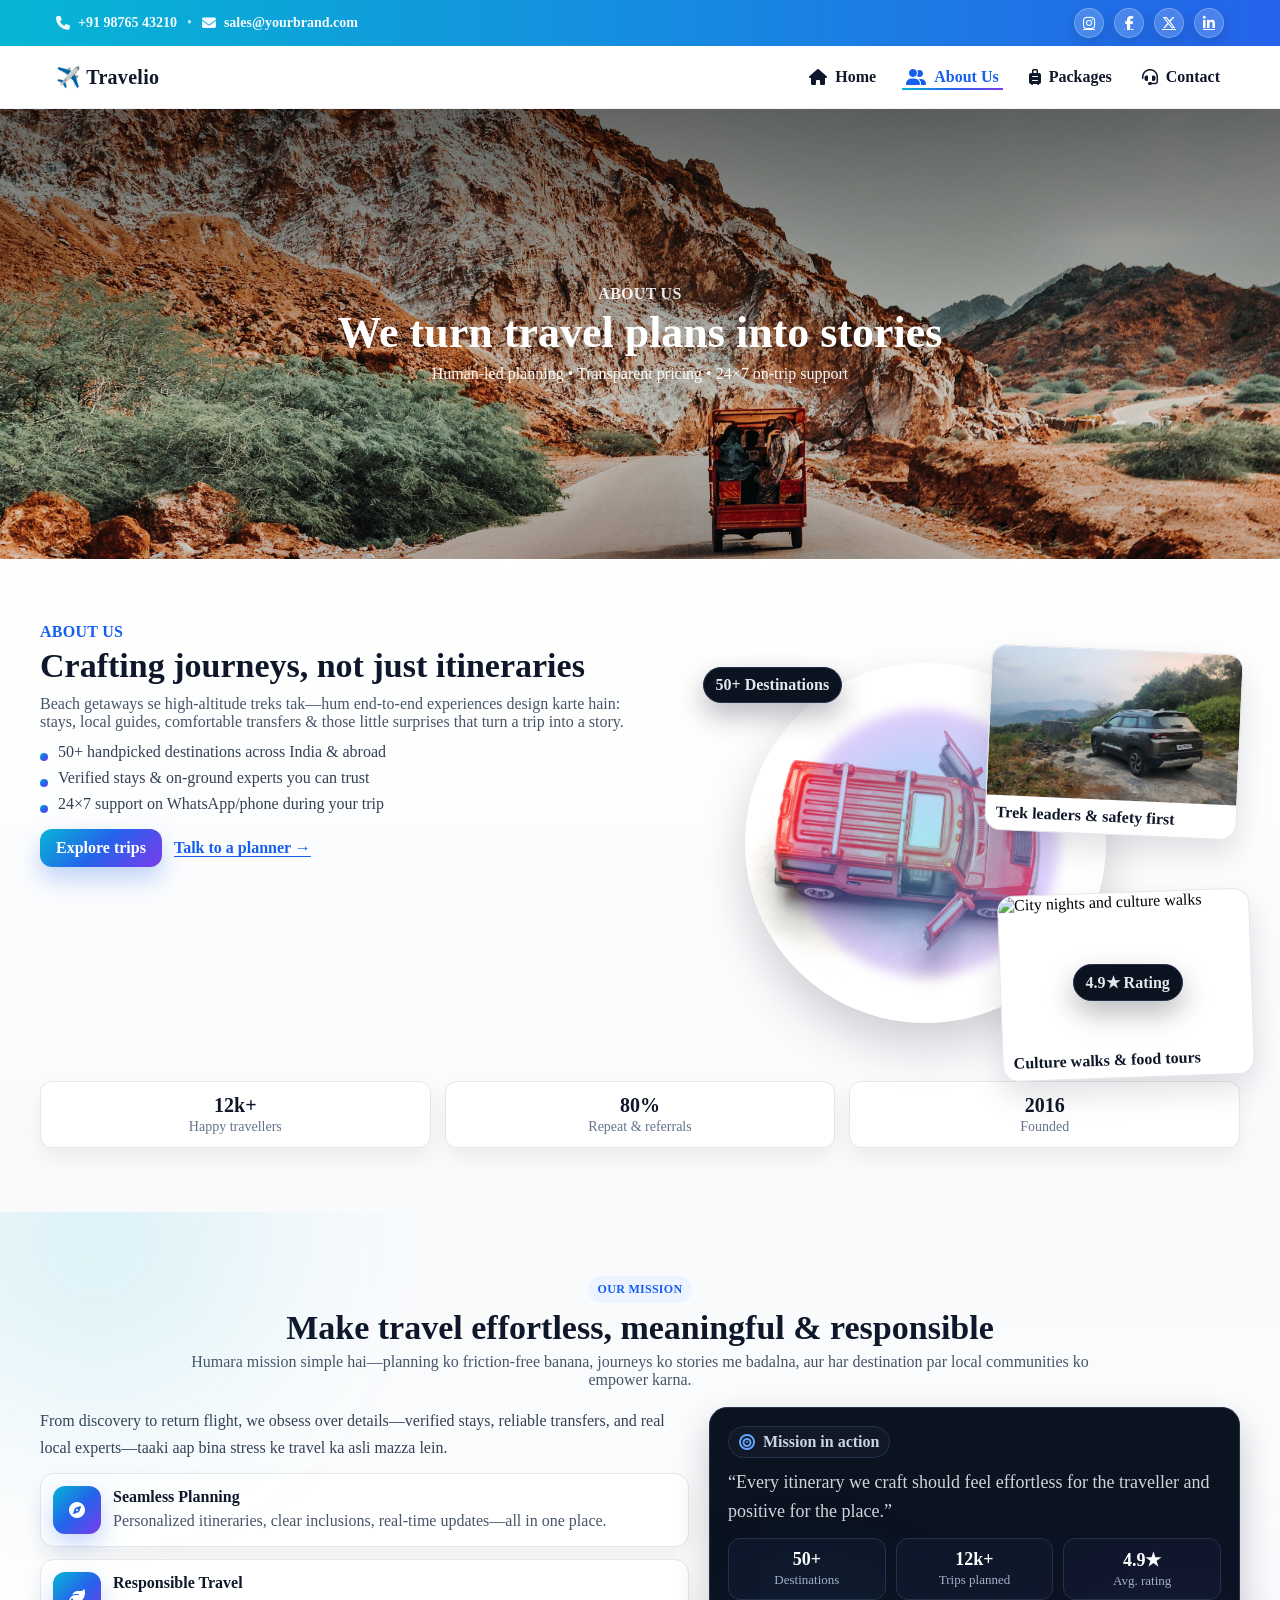
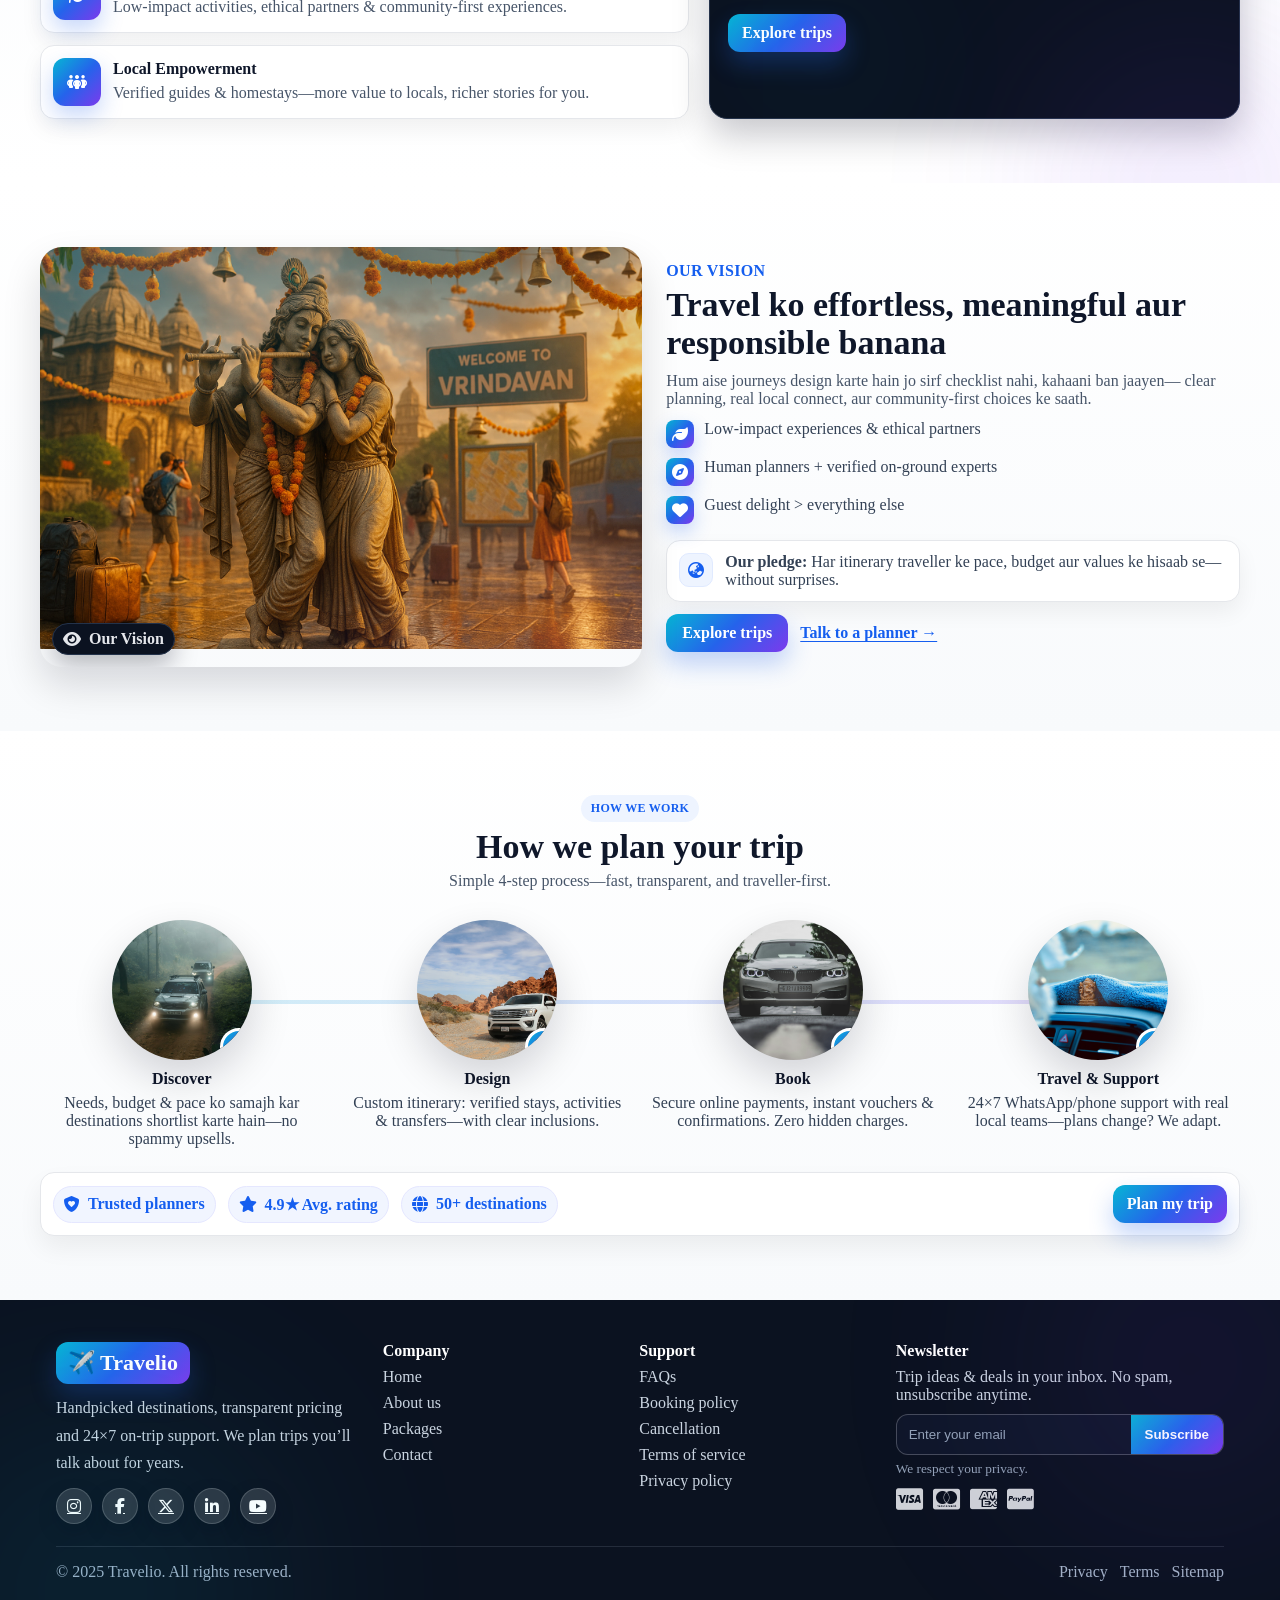
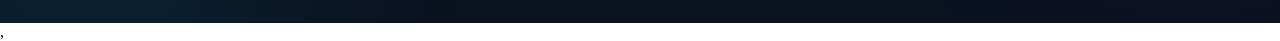
==== about-us.html @ bde2a670 "Add HTML file" ====
<!DOCTYPE html>
<html lang="en">
<head>
    <meta charset="UTF-8">
    <meta name="viewport" content="width=device-width, initial-scale=1.0">
    <title>About-Us</title>
        <link rel="stylesheet" href="https://cdnjs.cloudflare.com/ajax/libs/font-awesome/6.5.0/css/all.min.css">

    <link rel="stylesheet" href="style.css">
</head>
<body>
         <!-- Announcement Bar -->
<div class="travel-annbar1" role="region" aria-label="Contact & Social">
  <div class="travel-annbar1__inner">
    <div class="travel-annbar1__left">
      <a class="travel-annbar1__item" href="tel:+919876543210">
        <i class="fa-solid fa-phone"></i> +91 98765 43210
      </a>
      <span class="travel-annbar1__sep">•</span>
      <a class="travel-annbar1__item" href="mailto:sales@yourbrand.com">
        <i class="fa-solid fa-envelope"></i> sales@yourbrand.com
      </a>
    </div>

    <div class="travel-annbar1__right" aria-label="Social links">
      <a class="travel-annbar1__social" href="#" aria-label="Instagram"><i class="fa-brands fa-instagram"></i></a>
      <a class="travel-annbar1__social" href="#" aria-label="Facebook"><i class="fa-brands fa-facebook-f"></i></a>
      <a class="travel-annbar1__social" href="#" aria-label="X (Twitter)"><i class="fa-brands fa-x-twitter"></i></a>
      <a class="travel-annbar1__social" href="#" aria-label="LinkedIn"><i class="fa-brands fa-linkedin-in"></i></a>
    </div>
  </div>
</div>

<!-- Header -->
    <header class="travel-header1" aria-label="Site Header">
  <div class="travel-header1__inner">
    <a href="/" class="travel-header1__logo" aria-label="Brand Home">
      ✈️ Travelio
    </a>

    <!-- Hamburger (mobile) -->
    <button class="travel-header1__hamburger" id="th1-hamburger"
            aria-label="Open menu" aria-controls="th1-nav" aria-expanded="false">
      <span class="travel-header1__hamburger-line"></span>
    </button>

    <!-- Nav (desktop + mobile off-canvas) -->
<nav class="travel-header1__nav" id="th1-nav" aria-label="Primary">
  <ul class="travel-header1__menu">
    <!-- Add aria-current="page" OR class="is-active" on current page -->
    <li>
      <a href="index.html" >
        <i class="fa-solid fa-house" aria-hidden="true"></i><span>Home</span>
      </a>
    </li>
    <li>
      <a href="about-us.html" class="is-active" aria-current="page">
        <i class="fa-solid fa-user-group" aria-hidden="true"></i><span>About&nbsp;Us</span>
      </a>
    </li>
    <li>
      <a href="packages.html">
        <i class="fa-solid fa-suitcase-rolling" aria-hidden="true"></i><span>Packages</span>
      </a>
    </li>
    <li>
      <a href="contact-us.html">
        <i class="fa-solid fa-headset" aria-hidden="true"></i><span>Contact</span>
      </a>
    </li>
  </ul>
</nav>

  </div>

  <!-- Screen overlay for mobile menu -->
  <div class="travel-header1__overlay" id="th1-overlay" hidden></div>
</header>

<!-- banner section -->
 <section class="aboutus-banner" style="--bg:url('/image/kimia-kazemi-_PrTGGGaw5Q-unsplash.jpg')" aria-label="About banner" loading="lazy" decoding="async">
  <div class="aboutus-banner__overlay"></div>
  <div class="aboutus-banner__inner">
    <p class="aboutus-banner__eyebrow">About us</p>
    <h1 class="aboutus-banner__title">We turn travel plans into stories</h1>
    <p class="aboutus-banner__sub">Human-led planning • Transparent pricing • 24×7 on-trip support</p>
  </div>
</section>

<!-- section 1 -->
 <section class="aboutus-section1 aboutus-section1--v2" aria-labelledby="aus1v2-title">
  <div class="aus1v2__container">
    <div class="aus1v2__grid">
      <!-- LEFT: Content -->
      <div class="aus1v2__content">
        <p class="aus1v2__eyebrow">About us</p>
        <h2 id="aus1v2-title" class="aus1v2__title">Crafting journeys, not just itineraries</h2>
        <p class="aus1v2__lead">
          Beach getaways se high-altitude treks tak—hum end-to-end experiences design karte hain:
          stays, local guides, comfortable transfers & those little surprises that turn a trip into a story.
        </p>

        <ul class="aus1v2__list">
          <li>50+ handpicked destinations across India & abroad</li>
          <li>Verified stays & on-ground experts you can trust</li>
          <li>24×7 support on WhatsApp/phone during your trip</li>
        </ul>

        <div class="aus1v2__ctas">
          <a href="packages.html" class="aus1v2__btn">Explore trips</a>
          <a href="contact-us.html" class="aus1v2__link">Talk to a planner →</a>
        </div>
      </div>

      <!-- RIGHT: Visual collage -->
      <div class="aus1v2__visual">
        <!-- Main circular image -->
        <figure class="aus1v2__circle">
          <img src="/image/uday-tadphale-PzjArUGEKDA-unsplash.jpg" alt="Long-tail boat in a turquoise lagoon" loading="lazy" decoding="async">
        </figure>

        <!-- Floating mini photo cards -->
        <figure class="aus1v2__mini aus1v2__mini--top">
          <img src="/image/zoshua-colah-OGY8Va7AhXg-unsplash.jpg" alt="Guided mountain hike" loading="lazy" decoding="async">
          <figcaption>Trek leaders & safety first</figcaption>
        </figure>

        <figure class="aus1v2__mini aus1v2__mini--bottom">
          <img src="/image/caleb-whiting-bau67pJBPcA-unsplash.jpg" alt="City nights and culture walks" loading="lazy" decoding="async">
          <figcaption>Culture walks & food tours</figcaption>
        </figure>

        <!-- Floating stats -->
        <div class="aus1v2__badge aus1v2__badge--dest">50+ Destinations</div>
        <div class="aus1v2__badge aus1v2__badge--rating">4.9★ Rating</div>
      </div>
    </div>

    <!-- Bottom stats strip -->
    <div class="aus1v2__strip">
      <div><strong>12k+</strong><span>Happy travellers</span></div>
      <div><strong>80%</strong><span>Repeat & referrals</span></div>
      <div><strong>2016</strong><span>Founded</span></div>
    </div>
  </div>
</section>

<!-- section 2 -->
<section class="aboutus-section2" aria-labelledby="mission-title">
  <div class="aboutus-section2__container">
    <header class="aboutus-section2__header">
      <span class="aboutus-section2__eyebrow">Our Mission</span>
      <h2 id="mission-title" class="aboutus-section2__title">
        Make travel effortless, meaningful & responsible
      </h2>
      <p class="aboutus-section2__lead">
        Humara mission simple hai—planning ko friction-free banana, journeys ko stories me badalna,
        aur har destination par local communities ko empower karna.
      </p>
    </header>

    <div class="aboutus-section2__grid">
      <!-- LEFT: Mission copy + pillars -->
      <div class="aboutus-section2__content">
        <p class="aboutus-section2__para">
          From discovery to return flight, we obsess over details—verified stays, reliable transfers,
          and real local experts—taaki aap bina stress ke travel ka asli mazza lein.
        </p>

        <ul class="aboutus-section2__pillars">
          <li class="aboutus-section2__pillar">
            <div class="aboutus-section2__icon"><i class="fa-solid fa-compass"></i></div>
            <div>
              <h3>Seamless Planning</h3>
              <p>Personalized itineraries, clear inclusions, real-time updates—all in one place.</p>
            </div>
          </li>
          <li class="aboutus-section2__pillar">
            <div class="aboutus-section2__icon"><i class="fa-solid fa-leaf"></i></div>
            <div>
              <h3>Responsible Travel</h3>
              <p>Low-impact activities, ethical partners & community-first experiences.</p>
            </div>
          </li>
          <li class="aboutus-section2__pillar">
            <div class="aboutus-section2__icon"><i class="fa-solid fa-people-group"></i></div>
            <div>
              <h3>Local Empowerment</h3>
              <p>Verified guides & homestays—more value to locals, richer stories for you.</p>
            </div>
          </li>
        </ul>
      </div>

      <!-- RIGHT: Highlight card -->
      <aside class="aboutus-section2__highlight" aria-label="Mission impact">
        <div class="aboutus-section2__tag">
          <i class="fa-solid fa-bullseye"></i> Mission in action
        </div>

        <blockquote class="aboutus-section2__quote">
          “Every itinerary we craft should feel effortless for the traveller and positive for the place.”
        </blockquote>

        <div class="aboutus-section2__stats">
          <div><strong>50+</strong><span>Destinations</span></div>
          <div><strong>12k+</strong><span>Trips planned</span></div>
          <div><strong>4.9★</strong><span>Avg. rating</span></div>
        </div>

        <a href="packages.html" class="aboutus-section2__btn">Explore trips</a>
      </aside>
    </div>
  </div>
</section>

<!-- section 3 -->
 <section class="aboutus-section3" aria-labelledby="vision-title">
  <div class="aboutus-section3__container">
    <div class="aboutus-section3__grid">

      <!-- LEFT: Image -->
      <figure class="aboutus-section3__media">
        <img src="/image/ChatGPT Image Aug 25, 2025, 11_06_00 AM.png" loading="lazy" decoding="async" alt="Traveller overlooking coastal cliffs at sunrise">
        <figcaption class="aboutus-section3__tag">
          <i class="fa-solid fa-eye" aria-hidden="true"></i> Our Vision
        </figcaption>
      </figure>

      <!-- RIGHT: Content -->
      <div class="aboutus-section3__content">
        <p class="aboutus-section3__eyebrow">Our Vision</p>
        <h2 id="vision-title" class="aboutus-section3__title">
          Travel ko effortless, meaningful aur responsible banana
        </h2>
        <p class="aboutus-section3__lead">
          Hum aise journeys design karte hain jo sirf checklist nahi, kahaani ban jaayen— 
          clear planning, real local connect, aur community-first choices ke saath.
        </p>

        <ul class="aboutus-section3__points">
          <li><i class="fa-solid fa-leaf" aria-hidden="true"></i> Low-impact experiences & ethical partners</li>
          <li><i class="fa-solid fa-compass" aria-hidden="true"></i> Human planners + verified on-ground experts</li>
          <li><i class="fa-solid fa-heart" aria-hidden="true"></i> Guest delight > everything else</li>
        </ul>

        <div class="aboutus-section3__pledge">
          <i class="fa-solid fa-globe-asia" aria-hidden="true"></i>
          <p><strong>Our pledge:</strong> Har itinerary traveller ke pace, budget aur values ke hisaab se—without surprises.</p>
        </div>

        <div class="aboutus-section3__ctas">
          <a href="packages.html" class="aboutus-section3__btn">Explore trips</a>
          <a href="contact-us.html" class="aboutus-section3__link">Talk to a planner →</a>
        </div>
      </div>

    </div>
  </div>
</section>

<!-- section 4 -->
 <section class="aboutus-section4" aria-labelledby="aus4-title">
  <div class="aboutus-section4__container">
    <header class="aboutus-section4__header">
      <p class="aboutus-section4__eyebrow">How we work</p>
      <h2 id="aus4-title" class="aboutus-section4__title">How we plan your trip</h2>
      <p class="aboutus-section4__lead">Simple 4-step process—fast, transparent, and traveller-first.</p>
    </header>

    <!-- Steps -->
    <div class="aboutus-section4__steps">
      <!-- Step 1 -->
      <article class="aboutus-section4__step">
        <div class="aboutus-section4__media" style="--img:url('/image/abhinand-venugopal-HE2cBTfVjCY-unsplash.jpg')" loading="lazy" decoding="async">
          <span class="aboutus-section4__num">1</span>
        </div>
        <h3>Discover</h3>
        <p>Needs, budget & pace ko samajh kar destinations shortlist karte hain—no spammy upsells.</p>
      </article>

      <!-- Step 2 -->
      <article class="aboutus-section4__step">
        <div class="aboutus-section4__media" style="--img:url('/image/sven-d-a4S6KUuLeoM-unsplash.jpg')" loading="lazy" decoding="async">
          <span class="aboutus-section4__num">2</span>
        </div>
        <h3>Design</h3>
        <p>Custom itinerary: verified stays, activities & transfers—with clear inclusions.</p>
      </article>

      <!-- Step 3 -->
      <article class="aboutus-section4__step">
        <div class="aboutus-section4__media" style="--img:url('/image/sahil-patel-d94iO4HXx6E-unsplash.jpg')" loading="lazy" decoding="async">
          <span class="aboutus-section4__num">3</span>
        </div>
        <h3>Book</h3>
        <p>Secure online payments, instant vouchers & confirmations. Zero hidden charges.</p>
      </article>

      <!-- Step 4 -->
      <article class="aboutus-section4__step">
        <div class="aboutus-section4__media" style="--img:url('/image/vishnu-kalanad-b7Oit2Io6Vc-unsplash.jpg')" loading="lazy" decoding="async">
          <span class="aboutus-section4__num">4</span>
        </div>
        <h3>Travel & Support</h3>
        <p>24×7 WhatsApp/phone support with real local teams—plans change? We adapt.</p>
      </article>
    </div>

    <!-- Trust + CTA strip -->
    <div class="aboutus-section4__trust">
      <div class="aboutus-section4__badges">
        <span><i class="fa-solid fa-shield-heart" aria-hidden="true"></i> Trusted planners</span>
        <span><i class="fa-solid fa-star" aria-hidden="true"></i> 4.9★ Avg. rating</span>
        <span><i class="fa-solid fa-globe" aria-hidden="true"></i> 50+ destinations</span>
      </div>
      <a href="/contact" class="aboutus-section4__btn">Plan my trip</a>
    </div>
  </div>
</section>


<!-- footer section -->
 <footer class="footer-section" aria-labelledby="footer-title">
  <div class="footer-section__inner">
    <h2 id="footer-title" class="footer-section__visuallyhidden">Site Footer</h2>

    <div class="footer-section__grid">
      <!-- Brand -->
      <div class="footer-section__brand">
        <!-- Logo -->
        <!-- <img src="/images/logo-light.svg" alt="YourBrand" class="footer-section__logo"> -->
        <div class="footer-section__logo">✈️ Travelio</div>

        <p class="footer-section__intro">
          Handpicked destinations, transparent pricing and 24×7 on-trip support.
          We plan trips you’ll talk about for years.
        </p>

        <div class="footer-section__social" aria-label="Social media">
          <a href="#" aria-label="Instagram"><i class="fa-brands fa-instagram"></i></a>
          <a href="#" aria-label="Facebook"><i class="fa-brands fa-facebook-f"></i></a>
          <a href="#" aria-label="X (Twitter)"><i class="fa-brands fa-x-twitter"></i></a>
          <a href="#" aria-label="LinkedIn"><i class="fa-brands fa-linkedin-in"></i></a>
          <a href="#" aria-label="YouTube"><i class="fa-brands fa-youtube"></i></a>
        </div>
      </div>

      <!-- Links 1 -->
      <nav class="footer-section__col" aria-label="Company">
        <h3 class="footer-section__heading">Company</h3>
        <ul class="footer-section__list">
            <li><a href="index.html">Home</a></li>
          <li><a href="about-us.html">About us</a></li>
          
          <li><a href="packages.html">Packages</a></li>
          <li><a href="contact-us.html">Contact</a></li>
        </ul>
      </nav>

      <!-- Links 2 -->
      <nav class="footer-section__col" aria-label="Support">
        <h3 class="footer-section__heading">Support</h3>
        <ul class="footer-section__list">
          <li><a href="/faq">FAQs</a></li>
          <li><a href="/booking-policy">Booking policy</a></li>
          <li><a href="/cancellation">Cancellation</a></li>
          <li><a href="/terms">Terms of service</a></li>
          <li><a href="/privacy">Privacy policy</a></li>
        </ul>
      </nav>

      <!-- Newsletter -->
      <div class="footer-section__news">
        <h3 class="footer-section__heading">Newsletter</h3>
        <p class="footer-section__news-text">
          Trip ideas & deals in your inbox. No spam, unsubscribe anytime.
        </p>

        <form class="footer-section__form" action="#" method="post" novalidate>
          <label class="footer-section__field">
            <span class="footer-section__visuallyhidden">Email address</span>
            <input type="email" name="email" placeholder="Enter your email" required>
            <button type="submit" class="footer-section__btn">Subscribe</button>
          </label>
          <small class="footer-section__hint">We respect your privacy.</small>
        </form>

        <div class="footer-section__pay" aria-label="Payment methods">
          <i class="fa-brands fa-cc-visa" aria-hidden="true"></i>
          <i class="fa-brands fa-cc-mastercard" aria-hidden="true"></i>
          <i class="fa-brands fa-cc-amex" aria-hidden="true"></i>
          <i class="fa-brands fa-cc-paypal" aria-hidden="true"></i>
          <!-- Add/remove as needed -->
        </div>
      </div>
    </div>

    <!-- Bottom bar -->
    <div class="footer-section__bar">
      <p>© 2025 Travelio. All rights reserved.</p>
      <ul class="footer-section__barlinks">
        <li><a href="/privacy">Privacy</a></li>
        <li><a href="/terms">Terms</a></li>
        <li><a href="/sitemap.xml">Sitemap</a></li>
      </ul>
    </div>
  </div>
</footer>


<!-- fontawesome js -->
 <link rel="stylesheet" href="https://cdn.jsdelivr.net/npm/@fortawesome/fontawesome-free@6.5.0/css/all.min.css">

,<script src="script.js"></script>
</body>
</html>
---- style.css ----
*{
    margin: 0%;
    padding: 0%;
    box-sizing: border-box;
}

/* ////////////////////////////////////////////////////////////////////////////////////// */
/* ////////////////////////////// Announcement bar //////////////////////////////////////////// */
/* ===== Announcement Bar (travel-annbar1) ===== */
.travel-annbar1{
  background: linear-gradient(90deg, #06b6d4, #2563eb, #7c3aed, #22d3ee);
  background-size: 300% 100%;
  animation: annbarShift 12s ease infinite;
  color: #fff;
  font-size: 14px;
}
@keyframes annbarShift{
  0%{ background-position: 0% 50%; }
  50%{ background-position: 100% 50%; }
  100%{ background-position: 0% 50%; }
}
/* Respect reduced motion */
@media (prefers-reduced-motion: reduce){
  .travel-annbar1{ animation: none; }
}

.travel-annbar1__inner{
  max-width: 1200px;
  margin: 0 auto;
  padding: 8px 16px;
  display: flex;
  align-items: center;
  justify-content: space-between;
  gap: 12px;
}

.travel-annbar1__left{
  display: flex; align-items: center; gap: 10px; flex-wrap: wrap;
}
.travel-annbar1__item{
  display: inline-flex; align-items: center; gap: 8px;
  color: #fff; text-decoration: none; font-weight: 600;
  opacity: .95; transition: opacity .2s ease, transform .2s ease;
}
.travel-annbar1__item:hover{ opacity: 1; transform: translateY(-1px); }
.travel-annbar1__sep{ opacity: .75; }

.travel-annbar1__right{
  display: flex; align-items: center; gap: 10px;
}
.travel-annbar1__social{
  width: 30px; height: 30px; border-radius: 50%;
  display: grid; place-items: center;
  color: #fff; background: rgba(255,255,255,.18);
  border: 1px solid rgba(255,255,255,.25);
  box-shadow: 0 6px 16px rgba(2,6,23,.15);
  transition: transform .2s ease, background .2s ease, color .2s ease;
}
.travel-annbar1__social:hover{
  transform: translateY(-2px);
  background: rgba(255,255,255,.28);
}

/* ===== Responsive tweaks ===== */
@media (max-width: 768px){
  .travel-annbar1__inner{ flex-direction: column; gap: 6px; padding: 10px 16px; }
  .travel-annbar1__left{ justify-content: center; }
  .travel-annbar1__right{ justify-content: center; }
  .travel-annbar1__sep{ display: none; } /* tighten on narrow screens */
}

/* Optional: when header becomes sticky-shadowed, keep nice separation */
.travel-header1{ border-top: 0; } /* your existing header */


/* /////////////////////////////////////////////////////////////////////////////////////////////////////////// */
/* /////////////////////////// Header ////////////////////////////////////////////////////////////////////////////////// */
/* ===== Base reset bits */
.travel-header1 * { box-sizing: border-box; }
.travel-header1 a { text-decoration: none; }

/* ===== Header wrapper */
.travel-header1{
  position: sticky; top: 0; z-index: 1000;
  background: #ffffff;
  border-bottom: 1px solid #eef2f7;
  transition: box-shadow .25s ease, backdrop-filter .25s ease, background .25s ease;
}
.travel-header1.is-scrolled{
  background: rgba(255,255,255,.9);
  backdrop-filter: saturate(1.2) blur(6px);
  box-shadow: 0 8px 24px rgba(15,23,42,.08);
}

/* ===== Inner bar */
.travel-header1__inner{
  max-width: 1200px; margin: 0 auto; padding: 12px 16px;
  display: flex; align-items: center; justify-content: space-between; gap: 14px;
}

/* ===== Logo */
.travel-header1__logo{
  font-weight: 900; letter-spacing: .3px; color: #0f172a; font-size: 20px;
  display: inline-flex; align-items: center; gap: 8px;
}
.travel-header1__logo:hover{ opacity: .9; }

/* ===== Desktop nav */
.travel-header1__nav{ /* also used for mobile panel (see media query) */ }
.travel-header1__menu{
  margin: 0; padding: 0; list-style: none;
  display: flex; align-items: center; gap: 22px;
}
.travel-header1__menu a{
  position: relative; display: inline-flex; align-items: center;
  padding: 10px 4px; color: #0f172a; font-weight: 700;
  transition: color .2s ease, transform .2s ease;
}

/* Hover underline (gradient) */
.travel-header1__menu a::after{
  content: ""; position: absolute; left: 0; bottom: 6px; height: 2px; width: 0%;
  background: linear-gradient(90deg,#06b6d4,#2563eb,#7c3aed);
  transition: width .25s ease;
}
.travel-header1__menu a:hover::after{ width: 100%; }

/* Active link (supports aria-current OR .is-active) */
.travel-header1__menu a[aria-current="page"],
.travel-header1__menu a.is-active{
  color: #155eef;
}
.travel-header1__menu a[aria-current="page"]::after,
.travel-header1__menu a.is-active::after{
  width: 100%;
}

/* icons spacing in header menu */
.travel-header1__menu a { gap: 8px; }              /* anchor already inline-flex in your CSS */
.travel-header1__menu a i { font-size: 16px; color: currentColor; line-height: 1; }


/* ===== Hamburger button (hidden on desktop) */
.travel-header1__hamburger{
  position: relative; z-index: 9100;
  width: 44px; height: 44px; border-radius: 10px;
  border: 1px solid #e5e7eb; background: #fff; color: #0f172a;
  display: none; align-items: center; justify-content: center; padding: 0; cursor: pointer;
  transition: box-shadow .2s ease, transform .2s ease, background .2s ease;
}
.travel-header1__hamburger:hover{ box-shadow: 0 8px 18px rgba(2,6,23,.1); }
.travel-header1__hamburger-line,
.travel-header1__hamburger-line::before,
.travel-header1__hamburger-line::after{
  content:""; display:block; width:22px; height:2px; border-radius: 2px; background:#0f172a;
  transition: transform .25s ease, opacity .2s ease, top .25s ease, bottom .25s ease;
  position: relative;
}
.travel-header1__hamburger-line::before{ position:absolute; top:-7px; }
.travel-header1__hamburger-line::after{ position:absolute; bottom:-7px; }

/* When menu is open -> X */
.travel-header1.is-open .travel-header1__hamburger-line{ transform: rotate(45deg); }
.travel-header1.is-open .travel-header1__hamburger-line::before{ top:0; transform: rotate(90deg); }
.travel-header1.is-open .travel-header1__hamburger-line::after{ bottom:0; opacity:0; }

/* ===== Overlay (mobile) */
.travel-header1__overlay{
  position: fixed; inset: 0; background: rgba(2,6,23,.55);
  backdrop-filter: blur(2px);
  z-index: 1050; opacity: 0; pointer-events: none; transition: opacity .25s ease;
}
.travel-header1.is-open .travel-header1__overlay{ opacity: 1; pointer-events: auto; }

/* ===== Mobile panel defaults (desktop view) */
@media (min-width: 992px){
  .travel-header1__hamburger{ display: none; }
}

/* ===== Responsive (tablets/phones) */
@media (max-width: 991.98px){
  .travel-header1__hamburger{ display: inline-flex; }
  .travel-header1__menu{ gap: 0; flex-direction: column; align-items: stretch; }
  .travel-header1__menu li{ border-bottom: 1px solid #eef2f7; }
  .travel-header1__menu a{ padding: 14px 2px; }
  .travel-header1__menu a::after{ left: 12px; right: 12px; width: 0; }

  /* Off-canvas */
  .travel-header1__nav{
    position: fixed; top: 0; right: 0; height: 100vh; width: 300px;
    background: #ffffff; border-left: 1px solid #eef2f7;
    box-shadow: -16px 0 40px rgba(2,6,23,.18);
    transform: translateX(100%); transition: transform .28s ease;
    padding: 86px 16px 16px; z-index: 1100;
    display: flex; flex-direction: column; justify-content: flex-start;
  }
  .travel-header1.is-open .travel-header1__nav{ transform: translateX(0); }

  /* Make active pill for mobile */
  .travel-header1__menu a[aria-current="page"],
  .travel-header1__menu a.is-active{
    background: linear-gradient(90deg,#eef4ff,#f4f7ff);
    border-radius: 10px; padding-left: 12px; color: #155eef;
  }
}

/* /////////////////////////////////////////////////////////////////////////////////////////// */
/* ######################################### hero section 1################################### */
/* Section reset: koi extra gap nahi */
.home-section1{ margin:0 !important; padding:0 !important; }

/* Full-bleed hero: 100vw + container se bahar tak stretch */
.home-section1__hero{
  position:relative;
  width:100%;
  margin-left:calc(50% - 50vw);
  margin-right:calc(50% - 50vw);
  height:clamp(360px, 62vw, 560px);
  background: var(--hero) center/cover no-repeat;
  border-radius: 0 0 50% 50% / 0 0 12% 12%;
  box-shadow: 0 24px 60px rgba(2,6,23,.22);
  isolation:isolate;
}

/* Dark overlay for text readability */
.home-section1__overlay{
  position:absolute; inset:0; border-radius:inherit; pointer-events:none;
  background:
    linear-gradient(180deg, rgba(0,0,0,.45) 0%, rgba(0,0,0,.25) 40%, rgba(0,0,0,0) 70%),
    radial-gradient(120% 70% at 50% 100%, rgba(2,6,23,.25), transparent 60%);
}

/* Inner container: center text only (hero full width hi rahega) */
.home-section1__inner{
  max-width:1200px; margin:0 auto;
  padding: clamp(28px, 8vw, 110px) 16px clamp(24px, 6vw, 60px);
  position:relative; z-index:1; color:#fff; text-align:center;
  display:grid; gap:10px;
}

.home-section1__eyebrow{ text-transform:uppercase; letter-spacing:.28px; font-weight:800; opacity:.95; margin:0; }
.home-section1__title{ font-size:clamp(26px, 5.2vw, 46px); line-height:1.1; margin:0; font-weight:900; }
.home-section1__sub{ margin:0; opacity:.95; }

.home-section1__cta{
  justify-self:center; display:inline-block; color:#fff; text-decoration:none; font-weight:800;
  padding:12px 18px; border-radius:12px;
  background:linear-gradient(135deg,#06b6d4,#2563eb,#7c3aed);
  box-shadow:0 12px 28px rgba(37,99,235,.35);
  transition:transform .2s ease, box-shadow .2s ease;
}
.home-section1__cta:hover{ transform:translateY(-2px); box-shadow:0 16px 36px rgba(37,99,235,.45); }

/* Thumbs strip */
.home-section1__thumbs{
  display:grid; grid-auto-flow:column; gap:12px;
  justify-content:center; align-items:center;
  margin-top:-36px;    /* curve ke upar thoda overlap */
  padding:0 0 18px;
}
.home-section1__thumb{
  width:clamp(62px, 14vw, 100px); height:clamp(62px, 14vw, 100px);
  border-radius:18px; border:3px solid #fff;
  background:var(--img) center/cover no-repeat, #e2e8f0;
  box-shadow:0 12px 26px rgba(2,6,23,.22);
  cursor:pointer; outline:none; appearance:none;
  transition:transform .2s ease, box-shadow .2s ease, border-color .2s ease;
}
.home-section1__thumb:is(:hover,:focus-visible){ transform:translateY(-4px); box-shadow:0 18px 40px rgba(2,6,23,.28); border-color:#a5b4fc; }
.home-section1__thumb.is-active{ border-color:#60a5fa; }

/* Mobile tweaks */
@media (max-width:600px){
  .home-section1__thumbs{ gap:10px; margin-top:-28px; }
}

/* //////////////////////////////////////////////////////////////////////////////////////////////////////// */
/* ############################## homepage section 2 ################################################### */
/* ===== Layout ===== */
.home-section2{ padding:64px 16px; background:linear-gradient(180deg,#f8fafc,#fff); }
.home-section2__container{ max-width:1200px; margin:0 auto; }
.home-section2__grid{
  display:grid; gap:28px;
  grid-template-columns: 1.1fr 1fr;
}
@media (max-width: 980px){
  .home-section2__grid{ grid-template-columns:1fr; }
}

/* ===== Media / collage ===== */
.home-section2__media{ position:relative; min-height:420px; }
.home-section2__img{ position:absolute; border-radius:18px; overflow:hidden; box-shadow:0 18px 38px rgba(2,6,23,.16); }
.home-section2__img img{ width:100%; height:100%; object-fit:cover; display:block; }

/* Big image */
.home-section2__img--main{
  inset:0 22% 12% 0;          /* top right bottom left */
}
.home-section2__img--main::before{
  content:""; position:absolute; inset:0; pointer-events:none; border-radius:inherit;
  /* Half-arc glow from top (looks premium) */
  background:
    radial-gradient(120% 85% at 50% -5%, rgba(6,182,212,.35), rgba(37,99,235,.28) 30%, rgba(124,58,237,.22) 58%, transparent 60%),
    linear-gradient(180deg, rgba(0,0,0,.25), rgba(0,0,0,0) 55%);
  mix-blend-mode: screen;
}

/* Small image */
.home-section2__img--side{
  width:48%; height:48%;
  right:0; bottom:0;
  transform: translateY(8%);
}
.home-section2__img--side::before{
  content:""; position:absolute; inset:0; pointer-events:none; border-radius:inherit;
  /* Diagonal sheen */
  background: conic-gradient(from 210deg at 100% 0%, rgba(255,255,255,.38), rgba(255,255,255,0) 40%);
  mix-blend-mode: screen;
}

/* Floating sticker */
.home-section2__sticker{
  position:absolute; left:12px; bottom:-16px;
  background:linear-gradient(135deg,#06b6d4,#2563eb,#7c3aed);
  color:#fff; padding:12px 16px; border-radius:14px; box-shadow:0 16px 32px rgba(37,99,235,.35);
}
.home-section2__sticker span{ display:block; font-weight:900; font-size:18px; letter-spacing:.3px; }
.home-section2__sticker small{ opacity:.9; }

/* ===== Content ===== */
.home-section2__content{ align-self:center; }
.home-section2__eyebrow{
  color:#155eef; text-transform:uppercase; font-weight:800; letter-spacing:.28px; margin:0 0 6px;
}
.home-section2__title{
  margin:0 0 10px; color:#0f172a; font-weight:900; font-size: clamp(22px, 3.6vw, 34px);
}
.home-section2__lead{ margin:0 0 10px; color:#475569; }
.home-section2__points{
  margin:12px 0 16px; padding-left:0; list-style:none; color:#334155; display:grid; gap:8px;
}

/* Stats */
.home-section2__stats{
  display:grid; grid-template-columns: repeat(3, minmax(0,1fr));
  gap:14px; margin:10px 0 16px;
}
.home-section2__stats div{
  background:#fff; border:1px solid #e5e7eb; border-radius:12px; padding:12px;
  text-align:center; box-shadow:0 10px 22px rgba(2,6,23,.06);
}
.home-section2__stats strong{ display:block; font-size:20px; color:#0f172a; }
.home-section2__stats span{ color:#64748b; font-size:14px; }
@media (max-width:640px){
  .home-section2__stats{ grid-template-columns:1fr; }
}

/* CTAs */
.home-section2__ctas{ display:flex; gap:12px; flex-wrap:wrap; align-items:center; }
.home-section2__btn{
  display:inline-block; background:linear-gradient(135deg,#06b6d4,#2563eb,#7c3aed);
  color:#fff; text-decoration:none; font-weight:800; border-radius:12px; padding:10px 16px;
  box-shadow:0 12px 24px rgba(37,99,235,.28);
  transition:transform .2s ease, box-shadow .2s ease;
}
.home-section2__btn:hover{ transform:translateY(-2px); box-shadow:0 16px 32px rgba(37,99,235,.36); }
.home-section2__link{ color:#155eef; font-weight:800; text-underline-offset:3px; }
.home-section2__link:hover{ text-decoration:underline; }

/* Mobile spacing tweaks */
@media (max-width:980px){
  .home-section2__media{ min-height:360px; }
  .home-section2__img--main{ inset:0 8% 26% 0; }
  .home-section2__img--side{ width:52%; height:52%; }
}

/* //////////////////////////////////////////////////////////////////////////////////////////////////////////// */
/* ################################# section 3 homepage ####################################### */
/* Base */
.home-section3{ padding:64px 16px; background:linear-gradient(180deg,#fff,#f8fafc); }
.home-section3__container{ max-width:1200px; margin:0 auto; }

/* Header */
.home-section3__header{ text-align:center; max-width:820px; margin:0 auto 18px; }
.home-section3__eyebrow{ color:#155eef; font-weight:800; text-transform:uppercase; letter-spacing:.25px; margin:0 0 6px; }
.home-section3__title{ margin:0 0 6px; font-size:clamp(22px,3.4vw,32px); font-weight:900; color:#0f172a; }
.home-section3__sub{ margin:0; color:#475569; }

/* Grid */
.home-section3__grid{
  display:grid; gap:18px; margin-top:18px;
  grid-template-columns: repeat(4, minmax(0,1fr));
}
@media (max-width: 1100px){ .home-section3__grid{ grid-template-columns: repeat(3,1fr); } }
@media (max-width: 820px){ .home-section3__grid{ grid-template-columns: repeat(2,1fr); } }
@media (max-width: 560px){ .home-section3__grid{ grid-template-columns: 1fr; } }

/* Card */
.home-section3__card{
  background:#ffffff; border:1px solid #e5e7eb; border-radius:16px; overflow:hidden;
  box-shadow:0 12px 26px rgba(2,6,23,.06);
  display:flex; flex-direction:column; transition:transform .2s ease, box-shadow .2s ease, border-color .2s ease;
}
.home-section3__card:hover{
  transform: translateY(-6px);
  box-shadow:0 18px 40px rgba(2,6,23,.12);
  border-color: rgba(21,94,239,.35);
}

/* Media */
.home-section3__media{ position:relative; aspect-ratio:16/9; background:#f1f5f9; }
.home-section3__media img{ width:100%; height:100%; object-fit:cover; display:block; }
.home-section3__badge{
  position:absolute; left:12px; top:12px;
  background: linear-gradient(135deg,#06b6d4,#2563eb,#7c3aed);
  color:#fff; font-weight:800; font-size:12px; padding:6px 10px; border-radius:999px;
  box-shadow:0 10px 18px rgba(37,99,235,.28);
}

/* Body */
.home-section3__body{ padding:14px; display:grid; gap:10px; }
.home-section3__name{ margin:0; font-size:18px; font-weight:900; color:#0f172a; }

.home-section3__tags{ margin:0; display:flex; flex-wrap:wrap; gap:8px; }
.home-section3__tags span{
  background:#f1f5ff; color:#155eef; border:1px solid #e5e7ff;
  padding:4px 8px; border-radius:999px; font-size:12px; font-weight:700;
}

/* Fares */
.home-section3__fare{ margin:2px 0 4px; display:grid; gap:8px; }
.home-section3__fare > div{
  display:flex; align-items:center; justify-content:space-between;
  background:#f8fafc; border:1px solid #eef2f7; border-radius:10px; padding:8px 10px;
}
.home-section3__fare dt{ color:#475569; font-weight:700; }
.home-section3__fare dd{ margin:0; color:#0f172a; font-weight:900; }

/* CTA */
.home-section3__cta{ display:flex; align-items:center; gap:10px; }
.home-section3__btn{
  display:inline-block; background:linear-gradient(135deg,#06b6d4,#2563eb,#7c3aed);
  color:#fff; text-decoration:none; font-weight:800; border-radius:10px; padding:10px 14px;
  box-shadow:0 10px 20px rgba(37,99,235,.28); transition:transform .2s ease, box-shadow .2s ease;
}
.home-section3__btn:hover{ transform:translateY(-2px); box-shadow:0 14px 26px rgba(37,99,235,.36); }
.home-section3__link{ color:#155eef; font-weight:800; text-underline-offset:3px; }
.home-section3__link:hover{ text-decoration:underline; }

/* Note */
.home-section3__note{ text-align:center; color:#64748b; font-size:14px; margin-top:12px; }

/* ///////////////////////////////////////////////////////////// */
/* ################ section 3.1 homepage ######################################3 */
/* Container reuse */
.home-section3__compare { padding: 14px 0 0; }
.home-section3__container { max-width: 1200px; margin: 0 auto; }

/* Head */
.home-section3__compare-head { text-align:center; margin-bottom: 12px; }
.home-section3__compare-head h3{
  margin:0 0 6px; font-size: clamp(18px, 2.8vw, 24px); font-weight: 900; color:#0f172a;
}
.home-section3__compare-head p{ margin:0; color:#475569; }

/* Grid of columns */
.home-section3__cmp-grid{
  display:grid; gap:14px;
  grid-template-columns: repeat(4, minmax(0,1fr));
}
@media (max-width: 1100px){ .home-section3__cmp-grid{ grid-template-columns: repeat(3,1fr); } }
@media (max-width: 820px){ .home-section3__cmp-grid{ grid-template-columns: repeat(2,1fr); } }
@media (max-width: 560px){ .home-section3__cmp-grid{ grid-template-columns: 1fr; } }

/* Column card */
.home-section3__cmp-col{
  background:#ffffff; border:1px solid #e5e7eb; border-radius:16px; overflow:hidden;
  box-shadow:0 10px 24px rgba(2,6,23,.06);
  transition: transform .2s ease, box-shadow .2s ease, border-color .2s ease;
}
.home-section3__cmp-col:hover{
  transform: translateY(-4px);
  box-shadow:0 16px 36px rgba(2,6,23,.12);
  border-color: rgba(21,94,239,.35);
}

/* Top (name + image) */
.home-section3__cmp-top{ position:relative; }
.home-section3__cmp-top img{ width:100%; height:150px; object-fit:cover; display:block; }
.home-section3__cmp-top h4{
  position:absolute; left:12px; bottom:10px; margin:0;
  color:#fff; font-weight:900; text-shadow:0 4px 14px rgba(0,0,0,.35);
}
.home-section3__tag{
  position:absolute; right:10px; top:10px;
  background: linear-gradient(135deg,#06b6d4,#2563eb,#7c3aed);
  color:#fff; border-radius:999px; padding:6px 10px; font-size:12px; font-weight:800;
  box-shadow:0 10px 18px rgba(37,99,235,.28);
}

/* Spec list */
.home-section3__cmp-specs{ margin:0; padding:12px; display:grid; gap:10px; }
.home-section3__cmp-specs > div{
  display:grid; grid-template-columns: 1.2fr 1fr; align-items:center; gap:10px;
  background:#f8fafc; border:1px solid #eef2f7; padding:8px 10px; border-radius:10px;
}
.home-section3__cmp-specs dt{ color:#475569; font-weight:700; }
.home-section3__cmp-specs dd{ margin:0; color:#0f172a; font-weight:900; display:flex; gap:8px; align-items:center; justify-content:flex-end; }

/* Bars for visual compare */
.home-section3__cmp-specs .has-bar{ position:relative; padding-bottom:12px; }
.home-section3__bar{
  position:absolute; left:10px; right:10px; bottom:6px; height:6px; border-radius:6px;
  background:#e5e7eb; overflow:hidden;
}
.home-section3__bar::after{
  content:""; display:block; height:100%; width:var(--bar, 50%);
  background: linear-gradient(90deg,#06b6d4,#2563eb,#7c3aed);
  border-radius:inherit; box-shadow:0 4px 10px rgba(37,99,235,.25);
}

/* Chips */
.chip{
  display:inline-block; font-size:11px; font-weight:800; color:#155eef;
  background:#eef4ff; border:1px solid #e0eaff; padding:2px 8px; border-radius:999px;
}
.chip--best{ color:#0f5132; background:#d1fae5; border-color:#bbf7d0; }

/* Overall highlight (optional) */
.home-section3__cmp-col.is-best-overall{
  border-color:#60a5fa;
  box-shadow:0 16px 40px rgba(37,99,235,.18);
}

/* Note */
.home-section3__compare-note{
  text-align:center; color:#64748b; font-size:13px; margin:8px 0 0;
}

/* //////////////////////////////////////////////////////////////////////////////////////////////////////// */
/* ################################# section 4 home page ############################################ */
/* Section */
.home-section4{ padding:64px 16px; background:linear-gradient(180deg,#f8fafc,#fff); }
.home-section4__container{ max-width:1200px; margin:0 auto; }

/* Header */
.home-section4__header{ text-align:center; max-width:820px; margin:0 auto 20px; }
.home-section4__eyebrow{ color:#155eef; text-transform:uppercase; font-weight:800; letter-spacing:.28px; margin:0 0 6px; }
.home-section4__title{ margin:0 0 6px; font-size:clamp(22px,3.6vw,34px); font-weight:900; color:#0f172a; }
.home-section4__lead{ margin:0; color:#475569; }

/* Grid */
.home-section4__grid{
  display:grid; gap:20px; margin-top:16px;
  grid-template-columns: 1.15fr 1fr;
}
@media (max-width: 960px){ .home-section4__grid{ grid-template-columns:1fr; } }

/* Reviews slider */
.home-section4__reviews{
  position:relative; background:#0b1220; border-radius:18px; padding:18px;
  overflow:hidden; box-shadow:0 16px 36px rgba(2,6,23,.18);
}
.home-section4__reviews::before,
.home-section4__reviews::after{
  content:""; position:absolute; filter:blur(90px); opacity:.35; pointer-events:none;
}
.home-section4__reviews::before{
  width:50%; height:50%; left:-10%; top:-10%;
  background:radial-gradient(closest-side, rgba(6,182,212,.55), transparent 60%);
}
.home-section4__reviews::after{
  width:50%; height:50%; right:-15%; bottom:-20%;
  background:radial-gradient(closest-side, rgba(124,58,237,.55), transparent 60%);
}

.home-section4__review{
  display:none; color:#e5e7eb; min-height:190px;
}
.home-section4__review.is-active{ display:block; animation: hs4Fade .35s ease; }
@keyframes hs4Fade{ from{ opacity:0; transform:translateY(6px);} to{ opacity:1; transform:none;} }

.home-section4__stars{ color:#fbbf24; letter-spacing:2px; font-size:18px; }
.home-section4__quote{ margin:8px 0 12px; color:#cbd5e1; line-height:1.6; }
.home-section4__person{ display:flex; align-items:center; gap:10px; }
.home-section4__person img{ width:40px; height:40px; object-fit:cover; border-radius:50%; border:2px solid #1f2937; }
.home-section4__person strong{ color:#fff; display:block; }
.home-section4__person span{ color:#a3b2c7; font-size:13px; }

/* Dots */
.home-section4__dots{
  display:flex; gap:8px; align-items:center; justify-content:center;
  margin-top:12px;
}
.home-section4__dots button{
  width:10px; height:10px; border-radius:999px; border:0; cursor:pointer;
  background:#64748b; opacity:.6; transition:transform .2s ease, opacity .2s ease, background .2s ease;
}
.home-section4__dots button:hover{ transform:translateY(-2px); opacity:1; }
.home-section4__dots .is-active{ background:#60a5fa; opacity:1; }

/* FAQ */
.home-section4__faq{
  background:#ffffff; border:1px solid #e5e7eb; border-radius:18px; padding:16px;
  box-shadow:0 12px 28px rgba(2,6,23,.06);
}
.home-section4__item{
  border:1px solid #eef2f7; border-radius:12px; padding:10px 12px; background:#f8fafc; margin-bottom:10px;
}
.home-section4__item:last-child{ margin-bottom:0; }
.home-section4__item > summary{
  cursor:pointer; list-style:none; font-weight:800; color:#0f172a;
  display:flex; align-items:center; justify-content:space-between; gap:10px;
}
.home-section4__item > summary::-webkit-details-marker{ display:none; }
.home-section4__item[open] > summary{ color:#155eef; }
.home-section4__item > div{ color:#475569; padding-top:8px; }

.home-section4__cta{
  display:inline-block; margin-top:12px; background:linear-gradient(135deg,#06b6d4,#2563eb,#7c3aed);
  color:#fff; text-decoration:none; font-weight:800; border-radius:12px; padding:10px 14px;
  box-shadow:0 10px 22px rgba(37,99,235,.28);
  transition:transform .2s ease, box-shadow .2s ease;
}
.home-section4__cta:hover{ transform:translateY(-2px); box-shadow:0 14px 28px rgba(37,99,235,.36); }

/* ///////////////////////////////////////////////////////////////////////////////////////////////////////////////////// */
/* ########################################## home page section 5 ########################################## */
/* Section shell */
.home-section5{
  background: linear-gradient(180deg,#f6f7fb,#ffffff);
  padding: 56px 16px;
}
.home-section5__container{ max-width: 1200px; margin: 0 auto; }

/* Header */
.home-section5__header{ text-align:center; margin-bottom: 16px; }
.home-section5__eyebrow{
  margin:0 0 6px; color:#e11d48; font-weight:900; text-transform:uppercase; letter-spacing:.28px;
}
.home-section5__title{
  margin:0; color:#0f172a; font-weight:900; font-size: clamp(22px,3.6vw,34px);
}

/* Grid */
.home-section5__grid{
  display:grid; gap:20px; margin-top: 12px;
  grid-template-columns: repeat(3,minmax(0,1fr));
}
@media (max-width: 1024px){ .home-section5__grid{ grid-template-columns: repeat(2,1fr); } }
@media (max-width: 640px){ .home-section5__grid{ grid-template-columns: 1fr; } }

/* Card */
.hs5-card{
  position:relative; background:#fff; border:2px solid #f87171; border-radius:14px;
  padding: 42px 20px 28px; /* extra top space for badge overlap */
  box-shadow: 0 12px 28px rgba(2,6,23,.06);
  transition: transform .2s ease, box-shadow .2s ease, border-color .2s ease;
}
.hs5-card:hover{
  transform: translateY(-4px);
  box-shadow: 0 18px 40px rgba(2,6,23,.12);
  border-color: #ef4444;
}

/* Badge with ribbon tabs */
.hs5-badge{
  position:absolute; left:50%; top:0; transform: translate(-50%,-50%);
  height:56px; min-width:110px; padding:0 20px; border-radius:18px;
  background: linear-gradient(180deg,#ef4444,#dc2626);
  display:flex; align-items:center; justify-content:center; color:#fff; font-size:22px;
  box-shadow: 0 18px 32px rgba(220,38,38,.35);
}
.hs5-badge::before,
.hs5-badge::after{
  content:""; position:absolute; top:10px; width:34px; height:14px; border-radius:6px;
  background:#9f1c1c; transform: rotate(-8deg);
}
.hs5-badge::before{ left:-22px; }
.hs5-badge::after{ right:-22px; transform: rotate(8deg); }

/* Body */
.hs5-body h3{ margin:0 0 8px; color:#0f172a; font-size:18px; font-weight:900; }
.hs5-body p{ margin:0; color:#334155; line-height:1.6; }

/* Bottom foot (little pill) */
.hs5-foot{
  position:absolute; left:50%; bottom:-10px; transform: translateX(-50%);
  width:74px; height:12px; border-radius:999px;
  background: radial-gradient(50% 120% at 50% 0%, #ef4444, rgba(239,68,68,.2));
  box-shadow: 0 8px 18px rgba(239,68,68,.35);
}

/* Icon sizing inside badge (Font Awesome) */
.hs5-badge i{ font-size: 22px; }

/* Slight breathing on small screens */
@media (max-width: 640px){
  .hs5-card{ padding: 46px 16px 30px; }
  .hs5-badge{ height:52px; min-width:100px; }
}

/* ////////////////////////////////////////////////////////////////////////////////////////////////////////////////////////// */
/* //////////////////////////////////// about us section 1 ////////////////////////////////////////////// */
/* ===== Banner (50vh) ===== */
/* About banner (50vh) — overlay + responsive fix */
.aboutus-banner{
  position: relative;
  min-height: 50vh;
  width: 100%;                 /* 100% to avoid 100vw scrollbars */
  background: var(--bg) center/cover no-repeat;
  display: grid;
  place-items: center;
  overflow: hidden;            /* Hides any spill on small screens */
}

.aboutus-banner__overlay{
  position: absolute;
  inset: 0;
  pointer-events: none;
  /* Soft dark overlay + bottom glow for text readability */
  background:
    linear-gradient(180deg, rgba(0,0,0,.55) 0%, rgba(0,0,0,.25) 45%, rgba(0,0,0,0) 70%),
    radial-gradient(120% 80% at 50% 100%, rgba(2,6,23,.30), transparent 60%);
}

.aboutus-banner__inner{
  position: relative; z-index: 1; color: #fff; text-align: center;
  padding: clamp(16px, 4vw, 28px);
  max-width: 960px;
  margin: 0 16px;              /* safe side padding on mobile */
}

.aboutus-banner__eyebrow{
  margin: 0 0 6px;
  text-transform: uppercase; letter-spacing: .28px; font-weight: 800; opacity: .9;
}
.aboutus-banner__title{
  margin: 0;
  font-weight: 900;
  font-size: clamp(26px, 5vw, 44px);
  line-height: 1.1;
  word-break: break-word;      /* prevent overflow on small widths */
  hyphens: auto;
}
.aboutus-banner__sub{ margin: 8px 0 0; opacity: .95; }

/* Small-screen tweak: thoda zyada height allow */
@media (max-width: 600px){
  .aboutus-banner{ min-height: 56vh; }
}

/* ///////////////////////////////////////////////////////////////////////////////////////////////////////////////////////// */
/* //////////////////////////////////////////// about us section 1 //////////////////////////////////////////////////////// */
/* ====== ABOUT v2 (scoped) ====== */
.aboutus-section1--v2{ background:linear-gradient(180deg,#ffffff,#f8fafc); padding:64px 16px; }
.aus1v2__container{ max-width:1200px; margin:0 auto; }

/* Layout */
.aus1v2__grid{
  display:grid; gap:28px;
  grid-template-columns: 1.05fr 1fr;
}
@media (max-width:980px){ .aus1v2__grid{ grid-template-columns:1fr; } }

/* Left content */
.aus1v2__eyebrow{ margin:0 0 6px; color:#155eef; text-transform:uppercase; letter-spacing:.28px; font-weight:800; }
.aus1v2__title{ margin:0 0 10px; color:#0f172a; font-weight:900; font-size:clamp(22px,3.6vw,34px); }
.aus1v2__lead{ margin:0 0 12px; color:#475569; }
.aus1v2__list{ margin:10px 0 16px; padding:0; list-style:none; color:#334155; display:grid; gap:8px; }
.aus1v2__list li{ position:relative; padding-left:18px; }
.aus1v2__list li::before{
  content:""; position:absolute; left:0; top:.6em; width:8px; height:8px; border-radius:50%;
  background:linear-gradient(135deg,#06b6d4,#2563eb,#7c3aed);
}
.aus1v2__ctas{ display:flex; gap:12px; flex-wrap:wrap; align-items:center; }
.aus1v2__btn{
  display:inline-block; background:linear-gradient(135deg,#06b6d4,#2563eb,#7c3aed);
  color:#fff; text-decoration:none; font-weight:800; border-radius:12px; padding:10px 16px;
  box-shadow:0 12px 24px rgba(37,99,235,.28); transition:transform .2s ease, box-shadow .2s ease;
}
.aus1v2__btn:hover{ transform:translateY(-2px); box-shadow:0 16px 32px rgba(37,99,235,.36); }
.aus1v2__link{ color:#155eef; font-weight:800; text-underline-offset:3px; }
.aus1v2__link:hover{ text-decoration:underline; }

/* Right visual */
.aus1v2__visual{ position:relative; min-height:440px; }
.aus1v2__circle{
  position:absolute; inset:0 10% 0 0; margin:auto; width:auto; height:auto;
  display:grid; place-items:center;
}
.aus1v2__circle::before{
  /* Glow ring behind the circle */
  content:""; position:absolute; inset:0; margin:auto; width:78%; aspect-ratio:1/1; border-radius:50%;
  background:radial-gradient(closest-side, rgba(6,182,212,.35), rgba(37,99,235,.30) 40%, rgba(124,58,237,.25) 65%, transparent 68%);
  filter: blur(6px);
}
.aus1v2__circle img{
  width:70%; aspect-ratio:1/1; object-fit:cover; border-radius:50%;
  box-shadow:0 22px 48px rgba(2,6,23,.18);
}

/* Mini floating cards */
.aus1v2__mini{
  position:absolute; width:44%; max-width:280px; border-radius:16px; overflow:hidden;
  background:#fff; border:1px solid #e5e7eb; box-shadow:0 14px 32px rgba(2,6,23,.12);
}
.aus1v2__mini img{ width:100%; height:150px; object-fit:cover; display:block; }
.aus1v2__mini figcaption{ padding:8px 10px; font-weight:700; color:#0f172a; }
.aus1v2__mini--top{ right:0; top:6%; transform: rotate(2.5deg); }
.aus1v2__mini--bottom{ right:-2%; bottom:0; transform: translateY(8%) rotate(-2deg); }

/* Floating badges */
.aus1v2__badge{
  position:absolute; left:6%; top:10%;
  background:#0b1220; color:#e5e7eb; border:1px solid #23324a; border-radius:999px;
  padding:8px 12px; font-weight:800; box-shadow:0 12px 28px rgba(2,6,23,.28);
}
.aus1v2__badge--rating{ left:auto; right:10%; top:auto; bottom:14%; }

/* Bottom stats strip */
.aus1v2__strip{
  margin-top:18px; display:grid; gap:14px; grid-template-columns:repeat(3, minmax(0,1fr));
}
.aus1v2__strip > div{
  background:#fff; border:1px solid #e5e7eb; border-radius:12px; padding:12px;
  text-align:center; box-shadow:0 10px 22px rgba(2,6,23,.06);
}
.aus1v2__strip strong{ display:block; font-size:20px; color:#0f172a; }
.aus1v2__strip span{ color:#64748b; font-size:14px; }
@media (max-width:640px){ .aus1v2__strip{ grid-template-columns:1fr; } }

/* Small screen tweaks */
@media (max-width:980px){
  .aus1v2__visual{ min-height:520px; }
  .aus1v2__circle img{ width:78%; }
  .aus1v2__mini--top{ right:4%; }
  .aus1v2__mini--bottom{ right:2%; }
}

/* ////////////////////////////////////////////////////////////////////////////////////////////////////////////////////// */
/* //////////////////////////////////// aboutus section 2 ///////////////////////////////////// */
/* ===== Our Mission (aboutus-section2) ===== */
.aboutus-section2{
  position: relative; overflow: hidden;
  background: linear-gradient(180deg,#f8fafc,#ffffff);
  padding: 64px 16px;
}
.aboutus-section2::before,
.aboutus-section2::after{
  content:""; position:absolute; pointer-events:none; filter:blur(90px); opacity:.35;
}
.aboutus-section2::before{
  width:55vw; height:55vw; left:-20vw; top:-25vw;
  background: radial-gradient(closest-side, rgba(6,182,212,.55), transparent 65%);
}
.aboutus-section2::after{
  width:50vw; height:50vw; right:-18vw; bottom:-25vw;
  background: radial-gradient(closest-side, rgba(124,58,237,.50), transparent 65%);
}

/* Container */
.aboutus-section2__container{ max-width:1200px; margin:0 auto; }

/* Header */
.aboutus-section2__header{ text-align:center; max-width:900px; margin:0 auto 16px; }
.aboutus-section2__eyebrow{
  display:inline-block; margin-bottom:6px; padding:6px 10px; border-radius:999px;
  background:#eef4ff; color:#155eef; font-weight:900; letter-spacing:.28px; text-transform:uppercase; font-size:12px;
}
.aboutus-section2__title{ margin:0 0 6px; font-size:clamp(22px,3.6vw,34px); color:#0f172a; font-weight:900; }
.aboutus-section2__lead{ margin:0; color:#475569; }

/* Grid */
.aboutus-section2__grid{
  display: grid; gap: 20px; margin-top: 18px;
  grid-template-columns: 1.1fr 0.9fr;
}
@media (max-width: 980px){ .aboutus-section2__grid{ grid-template-columns:1fr; } }

/* Left content */
.aboutus-section2__content{ align-self:center; }
.aboutus-section2__para{ margin:0 0 12px; color:#334155; line-height:1.7; }

.aboutus-section2__pillars{ list-style:none; margin:0; padding:0; display:grid; gap:12px; }
.aboutus-section2__pillar{
  display:grid; grid-template-columns: 48px 1fr; gap:12px;
  background:#ffffff; border:1px solid #e5e7eb; border-radius:14px; padding:12px;
  box-shadow:0 10px 22px rgba(2,6,23,.06);
}
.aboutus-section2__icon{
  height:48px; width:48px; display:grid; place-items:center; border-radius:12px;
  background: linear-gradient(135deg,#06b6d4,#2563eb,#7c3aed); color:#fff;
  box-shadow:0 10px 22px rgba(37,99,235,.25);
}
.aboutus-section2__pillar h3{ margin:2px 0 6px; font-size:16px; color:#0f172a; font-weight:900; }
.aboutus-section2__pillar p{ margin:0; color:#475569; }

/* Right highlight card */
.aboutus-section2__highlight{
  position:relative; background:#0b1220; color:#e5e7eb;
  border:1px solid #24324a; border-radius:18px; padding:18px;
  box-shadow:0 16px 36px rgba(2,6,23,.22); overflow:hidden;
}
.aboutus-section2__highlight::before{
  content:""; position:absolute; inset:auto auto -20% -20%;
  width:80%; height:80%; transform: rotate(12deg);
  background: radial-gradient(closest-side, rgba(6,182,212,.35), transparent 60%);
  filter: blur(80px); opacity:.35;
}
.aboutus-section2__tag{
  display:inline-flex; align-items:center; gap:8px;
  background:#111827; border:1px solid #23324a; color:#cbd5e1;
  padding:6px 10px; border-radius:999px; font-weight:800; margin-bottom:10px;
}
.aboutus-section2__tag i{ color:#60a5fa; }

.aboutus-section2__quote{
  margin:0 0 12px; font-size:18px; line-height:1.6; color:#d1d5db;
}
.aboutus-section2__stats{
  display:grid; grid-template-columns: repeat(3, minmax(0,1fr)); gap:10px; margin:10px 0 14px;
}
.aboutus-section2__stats > div{
  background:#0f172a; border:1px solid #23324a; border-radius:12px; padding:10px; text-align:center;
}
.aboutus-section2__stats strong{ display:block; color:#fff; font-size:18px; }
.aboutus-section2__stats span{ color:#a3b2c7; font-size:13px; }

.aboutus-section2__btn{
  display:inline-block; background:linear-gradient(135deg,#06b6d4,#2563eb,#7c3aed);
  color:#fff; text-decoration:none; font-weight:800; border-radius:12px; padding:10px 14px;
  box-shadow:0 12px 24px rgba(37,99,235,.28); transition:transform .2s ease, box-shadow .2s ease;
}
.aboutus-section2__btn:hover{ transform:translateY(-2px); box-shadow:0 16px 32px rgba(37,99,235,.36); }

/* Small tweaks */
@media (max-width:640px){
  .aboutus-section2__stats{ grid-template-columns:1fr; }
}

/* ///////////////////////////////////////////////////////////////////////////////////////////////////////////////////// */
/* ///////////////////////////////// about us section 3 ///////////////////////////////////////////////////////// */
/* ===== Our Vision (aboutus-section3) ===== */
.aboutus-section3{
  position:relative; overflow:hidden;
  background: linear-gradient(180deg,#ffffff,#f8fafc);
  padding:64px 16px;
}
.aboutus-section3__container{ max-width:1200px; margin:0 auto; }

/* Grid */
.aboutus-section3__grid{
  display:grid; gap:24px;
  grid-template-columns: 1.05fr 1fr; /* image | copy */
  align-items:center;
}
@media (max-width: 980px){
  .aboutus-section3__grid{ grid-template-columns:1fr; }
}

/* Media (left) */
.aboutus-section3__media{
  position:relative; border-radius:22px; overflow:hidden;
  min-height:420px; display:block; margin:0;
  box-shadow:0 18px 38px rgba(2,6,23,.14);
}
.aboutus-section3__media img{
  width:100%; height:100%; object-fit:cover; display:block;
}

/* Decorative gradient ring + soft overlay */
.aboutus-section3__media::before{
  content:""; position:absolute; inset:-10%;
  border-radius:28px; pointer-events:none;
  background:
    radial-gradient(120% 90% at 20% 0%, rgba(6,182,212,.28), transparent 60%),
    radial-gradient(120% 90% at 100% 100%, rgba(124,58,237,.22), transparent 60%);
  mix-blend-mode:screen; filter:blur(2px);
}
.aboutus-section3__media::after{
  content:""; position:absolute; inset:0; pointer-events:none;
  background: linear-gradient(180deg, rgba(0,0,0,.18), rgba(0,0,0,0) 55%);
}

/* Tag pill */
.aboutus-section3__tag{
  position:absolute; left:12px; bottom:12px;
  background:#0b1220; color:#e5e7eb; border:1px solid #23324a;
  padding:6px 10px; border-radius:999px; font-weight:800;
  display:inline-flex; align-items:center; gap:8px;
  box-shadow:0 10px 24px rgba(2,6,23,.28);
}

/* Content (right) */
.aboutus-section3__eyebrow{
  margin:0 0 6px; color:#155eef; text-transform:uppercase;
  letter-spacing:.28px; font-weight:800;
}
.aboutus-section3__title{
  margin:0 0 10px; color:#0f172a; font-weight:900;
  font-size: clamp(22px, 3.6vw, 34px);
}
.aboutus-section3__lead{ margin:0 0 12px; color:#475569; }

.aboutus-section3__points{
  list-style:none; margin:10px 0 16px; padding:0; display:grid; gap:10px; color:#334155;
}
.aboutus-section3__points li{
  display:flex; align-items:flex-start; gap:10px;
}
.aboutus-section3__points i{
  width:28px; height:28px; display:grid; place-items:center;
  border-radius:8px; color:#fff;
  background:linear-gradient(135deg,#06b6d4,#2563eb,#7c3aed);
  box-shadow:0 8px 18px rgba(37,99,235,.25); flex:0 0 28px;
}

/* Pledge card */
.aboutus-section3__pledge{
  display:flex; gap:12px; align-items:flex-start;
  background:#ffffff; border:1px solid #e5e7eb; border-radius:14px; padding:12px;
  box-shadow:0 10px 22px rgba(2,6,23,.06); color:#334155; margin-bottom:12px;
}
.aboutus-section3__pledge i{
  color:#155eef; background:#eef4ff; border:1px solid #e0eaff;
  width:34px; height:34px; display:grid; place-items:center; border-radius:10px; flex:0 0 34px;
}
.aboutus-section3__pledge p{ margin:0; }

/* CTAs */
.aboutus-section3__ctas{ display:flex; gap:12px; flex-wrap:wrap; align-items:center; }
.aboutus-section3__btn{
  display:inline-block; color:#fff; text-decoration:none; font-weight:800;
  padding:10px 16px; border-radius:12px;
  background:linear-gradient(135deg,#06b6d4,#2563eb,#7c3aed);
  box-shadow:0 12px 24px rgba(37,99,235,.28);
  transition:transform .2s ease, box-shadow .2s ease;
}
.aboutus-section3__btn:hover{ transform:translateY(-2px); box-shadow:0 16px 32px rgba(37,99,235,.36); }
.aboutus-section3__link{ color:#155eef; font-weight:800; text-underline-offset:3px; }
.aboutus-section3__link:hover{ text-decoration:underline; }

/* Small screens */
@media (max-width: 640px){
  .aboutus-section3__media{ min-height:320px; }
}

/* ///////////////////////////////////////////////////////////////////////////////////////////////////////////////////////////// */
/* //////////////////////////////////// about u section 4 //////////////////////////////////////////////// */
/* ===== About: How we plan (aboutus-section4) ===== */
.aboutus-section4{
  position:relative; overflow:hidden;
  background: linear-gradient(180deg, #ffffff, #f8fafc);
  padding: 64px 16px;
}
.aboutus-section4__container{ max-width:1200px; margin:0 auto; }

/* Header */
.aboutus-section4__header{ text-align:center; max-width:860px; margin:0 auto 16px; }
.aboutus-section4__eyebrow{
  display:inline-block; margin:0 0 6px; padding:6px 10px; border-radius:999px;
  background:#eef4ff; color:#155eef; font-weight:900; text-transform:uppercase; letter-spacing:.28px; font-size:12px;
}
.aboutus-section4__title{ margin:0 0 6px; color:#0f172a; font-weight:900; font-size:clamp(22px,3.6vw,34px); }
.aboutus-section4__lead{ margin:0; color:#475569; }

/* Steps grid */
.aboutus-section4__steps{
  position:relative;
  display:grid; gap:22px; margin-top:18px;
  grid-template-columns: repeat(4, minmax(0,1fr));
  padding: 12px 0 6px;
}
/* Connector line on desktop */
.aboutus-section4__steps::before{
  content:""; position:absolute; left:6%; right:6%; top:92px; height:4px;
  background: linear-gradient(90deg,#06b6d4,#2563eb,#7c3aed);
  opacity:.18; border-radius:6px;
}

/* Step card */
.aboutus-section4__step{ text-align:center; }
.aboutus-section4__media{
  --size: 140px;
  width: var(--size); height: var(--size); margin: 0 auto 10px;
  border-radius:50%; overflow:hidden; position:relative;
  background: var(--img) center/cover no-repeat #e2e8f0;
  box-shadow: 0 18px 40px rgba(2,6,23,.16);
}
.aboutus-section4__media::after{
  /* subtle inner gradient ring */
  content:""; position:absolute; inset:0; border-radius:50%;
  background: radial-gradient(closest-side, rgba(255,255,255,.2), rgba(0,0,0,.0) 60%);
  mix-blend-mode: screen;
}
.aboutus-section4__num{
  position:absolute; right:-6px; bottom:-6px;
  width:38px; height:38px; border-radius:50%;
  display:grid; place-items:center; font-weight:900; color:#fff;
  background: linear-gradient(135deg,#06b6d4,#2563eb,#7c3aed);
  border:3px solid #ffffff;
  box-shadow: 0 12px 26px rgba(37,99,235,.30);
}
.aboutus-section4__step h3{ margin:0 0 6px; font-size:16px; color:#0f172a; font-weight:900; }
.aboutus-section4__step p{ margin:0; color:#334155; }

/* Trust strip */
.aboutus-section4__trust{
  margin-top:18px;
  background:#ffffff; border:1px solid #e5e7eb; border-radius:14px; padding:12px;
  box-shadow: 0 12px 24px rgba(2,6,23,.06);
  display:flex; align-items:center; justify-content:space-between; gap:12px; flex-wrap:wrap;
}
.aboutus-section4__badges{ display:flex; gap:12px; flex-wrap:wrap; }
.aboutus-section4__badges span{
  display:inline-flex; align-items:center; gap:8px;
  padding:8px 10px; border-radius:999px; font-weight:800; color:#155eef;
  background:#f1f5ff; border:1px solid #e5e7ff;
}
.aboutus-section4__btn{
  display:inline-block; text-decoration:none; color:#fff; font-weight:800;
  padding:10px 14px; border-radius:12px;
  background: linear-gradient(135deg,#06b6d4,#2563eb,#7c3aed);
  box-shadow: 0 12px 24px rgba(37,99,235,.28);
  transition: transform .2s ease, box-shadow .2s ease;
}
.aboutus-section4__btn:hover{ transform:translateY(-2px); box-shadow:0 16px 32px rgba(37,99,235,.36); }

/* Responsive */
@media (max-width: 1100px){ .aboutus-section4__steps{ grid-template-columns: repeat(3,1fr); } }
@media (max-width: 820px){
  .aboutus-section4__steps{ grid-template-columns: repeat(2,1fr); }
  .aboutus-section4__steps::before{ display:none; } /* hide connector on small */
}
@media (max-width: 560px){
  .aboutus-section4__steps{ grid-template-columns: 1fr; }
  .aboutus-section4__media{ --size: 130px; }
}

/* ////////////////////////////////////////////////////////////////////////////////////////////////////////////////////////// */
/* /////////////////////////// contact us banner section /////////////////////////////////////////////////// */
/* ===== Contact banner (50vh) ===== */
.contactus-banner{
  position: relative;
  min-height: 50vh;
  width: 100%;                        /* no horizontal scroll */
  background: var(--bg) center/cover no-repeat;
  display: grid; place-items: center; /* centers inner content */
  overflow: hidden;                   /* prevent overflow on small screens */
}

/* Soft dark overlay + bottom glow for readability */
.contactus-banner__overlay{
  position: absolute; inset: 0; pointer-events: none;
  background:
    linear-gradient(180deg, rgba(0,0,0,.55) 0%, rgba(0,0,0,.25) 45%, rgba(0,0,0,0) 70%),
    radial-gradient(120% 80% at 50% 100%, rgba(2,6,23,.30), transparent 60%);
}

/* Centered content */
.contactus-banner__inner{
  position: relative; z-index: 1; color: #fff; text-align: center;
  padding: clamp(16px, 4vw, 28px);
  max-width: 960px; margin: 0 16px;
}
.contactus-banner__eyebrow{
  margin: 0 0 6px; text-transform: uppercase; letter-spacing: .28px; font-weight: 800; opacity: .9;
}
.contactus-banner__title{
  margin: 0; font-weight: 900; font-size: clamp(26px, 5vw, 44px); line-height: 1.1;
  word-break: break-word; hyphens: auto;
}
.contactus-banner__sub{ margin: 8px 0 12px; opacity: .95; }

/* Quick pills */
.contactus-banner__quick{
  display: inline-flex; gap: 10px; flex-wrap: wrap; justify-content: center;
}
.contactus-banner__pill{
  display: inline-flex; align-items: center; gap: 8px;
  padding: 10px 14px; border-radius: 999px; font-weight: 800; color: #fff; text-decoration: none;
  background: linear-gradient(135deg, #06b6d4, #2563eb, #7c3aed);
  box-shadow: 0 10px 24px rgba(37,99,235,.35);
  transition: transform .2s ease, box-shadow .2s ease, opacity .2s ease;
}
.contactus-banner__pill--light{
  background: rgba(255,255,255,.18);
  border: 1px solid rgba(255,255,255,.28);
  box-shadow: 0 10px 24px rgba(2,6,23,.25);
}
.contactus-banner__pill:hover{ transform: translateY(-2px); }

/* Small screens: thoda zyada height allow */
@media (max-width: 600px){
  .contactus-banner{ min-height: 56vh; }
}

/* ///////////////////////////////////////////////////////////////////////////////////////////////////////////////////// */
/* /////////////////////////contact us section 1 ////////////////////////////////////////////////// */
/* ===== Contact Info (contactus-section1) ===== */
.contactus-section1{
  position:relative; overflow:hidden;
  background: linear-gradient(180deg,#ffffff,#f8fafc);
  padding:64px 16px;
}
.contactus-section1::before,
.contactus-section1::after{
  content:""; position:absolute; pointer-events:none; filter:blur(100px); opacity:.32;
}
.contactus-section1::before{
  width:55vw; height:55vw; left:-20vw; top:-25vw;
  background:radial-gradient(closest-side, rgba(6,182,212,.45), transparent 70%);
}
.contactus-section1::after{
  width:50vw; height:50vw; right:-18vw; bottom:-25vw;
  background:radial-gradient(closest-side, rgba(124,58,237,.45), transparent 70%);
}

.contactus-section1__container{ max-width:1200px; margin:0 auto; }

/* Header */
.contactus-section1__header{ text-align:center; max-width:900px; margin:0 auto 18px; }
.contactus-section1__eyebrow{
  display:inline-block; margin-bottom:6px; padding:6px 10px; border-radius:999px;
  background:#eef4ff; color:#155eef; font-weight:900; letter-spacing:.28px; text-transform:uppercase; font-size:12px;
}
.contactus-section1__title{ margin:0 0 6px; color:#0f172a; font-size:clamp(22px,3.6vw,34px); font-weight:900; }
.contactus-section1__sub{ margin:0; color:#475569; }

/* Grid cards */
.contactus-section1__grid{
  display:grid; gap:18px; margin-top:18px;
  grid-template-columns: repeat(3, minmax(0,1fr));
}
@media (max-width:980px){ .contactus-section1__grid{ grid-template-columns: repeat(2,1fr); } }
@media (max-width:640px){ .contactus-section1__grid{ grid-template-columns: 1fr; } }

.contactus-section1__card{
  background:#ffffff; border:1px solid #e5e7eb; border-radius:16px; padding:16px;
  box-shadow:0 12px 24px rgba(2,6,23,.06);
  transition:transform .2s ease, box-shadow .2s ease, border-color .2s ease;
}
.contactus-section1__card:hover{
  transform:translateY(-4px);
  box-shadow:0 18px 40px rgba(2,6,23,.12);
  border-color:rgba(21,94,239,.35);
}
.contactus-section1__icon{
  width:44px; height:44px; border-radius:12px; display:grid; place-items:center;
  background:linear-gradient(135deg,#06b6d4,#2563eb,#7c3aed); color:#fff;
  box-shadow:0 12px 24px rgba(37,99,235,.28); margin-bottom:10px;
}
.contactus-section1__card h3{ margin:0 0 6px; font-size:16px; font-weight:900; color:#0f172a; }
.contactus-section1__text{ margin:0 0 8px; color:#334155; line-height:1.7; }

.contactus-section1__list{ list-style:none; margin:0 0 8px; padding:0; display:grid; gap:6px; }
.contactus-section1__list a{ color:#155eef; font-weight:800; text-decoration:none; }
.contactus-section1__list a:hover{ text-decoration:underline; }
.contactus-section1__hint{ margin:0; color:#64748b; font-size:13px; display:flex; align-items:center; gap:8px; }
.contactus-section1__link{ color:#155eef; font-weight:800; text-decoration:none; }
.contactus-section1__link:hover{ text-decoration:underline; }

/* Social & hours strip */
.contactus-section1__strip{
  margin-top:18px; display:flex; align-items:center; justify-content:space-between; gap:12px; flex-wrap:wrap;
  background:#ffffff; border:1px solid #e5e7eb; border-radius:14px; padding:12px;
  box-shadow:0 12px 24px rgba(2,6,23,.06);
}
.contactus-section1__hours{ display:flex; align-items:center; gap:10px; color:#334155; }
.contactus-section1__hours i{ color:#155eef; }

.contactus-section1__social{ display:flex; align-items:center; gap:10px; }
.contactus-section1__social a{
  width:36px; height:36px; display:grid; place-items:center; color:#fff;
  background:linear-gradient(135deg,#06b6d4,#2563eb,#7c3aed);
  border-radius:50%; box-shadow:0 10px 22px rgba(37,99,235,.28);
  transition:transform .2s ease, box-shadow .2s ease, opacity .2s ease;
}
.contactus-section1__social a:hover{ transform:translateY(-2px); box-shadow:0 14px 28px rgba(37,99,235,.38); }

/* ///////////////////////////////////////////////////////////////////////////////////////////////////////////////////////////////////////////// */
/* ///////////////////////////////////////// contact us section 2 ///////////////////////////////////////////////////// */
/* ========= Contact Form (contactus-section2) ========= */
.contactus-section2{
  position:relative; overflow:hidden;
  background: linear-gradient(180deg,#f8fafc,#ffffff);
  padding:64px 16px;
}
.contactus-section2::before,
.contactus-section2::after{
  content:""; position:absolute; pointer-events:none; filter:blur(95px); opacity:.32;
}
.contactus-section2::before{
  width:55vw; height:55vw; left:-20vw; top:-25vw;
  background:radial-gradient(closest-side, rgba(6,182,212,.45), transparent 70%);
}
.contactus-section2::after{
  width:50vw; height:50vw; right:-18vw; bottom:-25vw;
  background:radial-gradient(closest-side, rgba(124,58,237,.45), transparent 70%);
}

/* Container */
.contactus-section2__container{ max-width:1200px; margin:0 auto; }

/* Header */
.contactus-section2__header{ text-align:center; max-width:880px; margin:0 auto 16px; }
.contactus-section2__eyebrow{
  display:inline-block; margin-bottom:6px; padding:6px 10px; border-radius:999px;
  background:#eef4ff; color:#155eef; font-weight:900; text-transform:uppercase; letter-spacing:.28px; font-size:12px;
}
.contactus-section2__title{ margin:0 0 6px; color:#0f172a; font-size:clamp(22px,3.6vw,34px); font-weight:900; }
.contactus-section2__sub{ margin:0; color:#475569; }

/* Layout: form + help */
.contactus-section2__wrap{
  display:grid; gap:18px; margin-top:18px;
  grid-template-columns: 1.35fr .9fr;
}
@media (max-width: 980px){ .contactus-section2__wrap{ grid-template-columns: 1fr; } }

/* Form card */
.contactus-section2__form{
  background:#0b1220; color:#e5e7eb;
  border:1px solid #23324a; border-radius:18px; padding:18px;
  box-shadow:0 16px 36px rgba(2,6,23,.22);
}
.contactus-section2__row{
  display:grid; gap:12px;
  grid-template-columns: repeat(2, minmax(0,1fr));
}
.c2-colspan{ grid-column: 1 / -1; }
@media (max-width: 640px){ .contactus-section2__row{ grid-template-columns: 1fr; } }

/* Field base */
.c2-field{ position:relative; }
.c2-field input,
.c2-field textarea,
.c2-field select{
  width:100%;
  border:1px solid rgba(229,231,235,.18);
  background:#0f172a; color:#f1f5f9;
  border-radius:12px; padding:16px 12px 12px 42px; font-size:15px; outline:none;
  transition:border-color .2s ease, box-shadow .2s ease, background .2s ease;
}
.c2-field textarea{ resize:vertical; min-height:120px; }

/* Icons */
.c2-prefix{
  position:absolute; left:12px; top:50%; transform:translateY(-50%);
  width:20px; height:20px; display:grid; place-items:center;
  color:#93c5fd; pointer-events:none;
}
/* Select dropdown arrow */
.c2-suffix{
  position:absolute; right:12px; top:50%; transform:translateY(-50%);
  color:#a3b2c7; pointer-events:none;
}

/* Floating labels */
.c2-float input::placeholder,
.c2-float textarea::placeholder{ color:transparent; }
.c2-float label,
.c2-select label{
  position:absolute; left:42px; top:12px; padding:0 6px;
  background:#0f172a; color:#a3b2c7; font-size:14px; line-height:1; border-radius:6px;
  pointer-events:none; transition: transform .18s ease, color .18s ease, font-size .18s ease;
}
.c2-float input:focus + label,
.c2-float input:not(:placeholder-shown) + label,
.c2-float textarea:focus + label,
.c2-float textarea:not(:placeholder-shown) + label,
.c2-select select:focus + label,
.c2-select select:not(:placeholder-shown) + label{
  transform: translateY(-18px);
  font-size:12px; color:#93c5fd;
}

/* Focus state */
.c2-field input:focus,
.c2-field textarea:focus,
.c2-field select:focus{
  border-color:#93c5fd;
  box-shadow:0 0 0 4px rgba(147,197,253,.18);
  background:#0c1220;
}

/* Select styling */
.c2-select select{
  appearance:none; -webkit-appearance:none; -moz-appearance:none;
  padding-right:36px; /* space for chevron */
}

/* Actions */
.contactus-section2__actions{
  margin-top:6px; display:flex; align-items:center; gap:12px; flex-wrap:wrap; justify-content:space-between;
}
.c2-check{ display:flex; align-items:center; gap:8px; color:#a3b2c7; font-size:14px; }
.c2-check input{ accent-color:#60a5fa; width:16px; height:16px; }

.contactus-section2__btn{
  border:0; cursor:pointer; color:#fff; font-weight:800;
  padding:12px 18px; border-radius:12px;
  background:linear-gradient(135deg,#155eef,#7c3aed);
  box-shadow:0 12px 26px rgba(124,58,237,.35);
  display:inline-flex; align-items:center; gap:8px;
  transition:transform .2s ease, box-shadow .2s ease, opacity .2s ease;
}
.contactus-section2__btn:hover{ transform:translateY(-2px); box-shadow:0 16px 36px rgba(124,58,237,.45); }

.contactus-section2__hint{
  margin:8px 0 0; color:#a3b2c7; font-size:13px; display:flex; align-items:center; gap:8px;
}

/* Help aside */
.contactus-section2__help{
  background:#ffffff; border:1px solid #e5e7eb; border-radius:18px; padding:18px;
  box-shadow:0 12px 28px rgba(2,6,23,.06);
}
.contactus-section2__help h3{
  margin:0 0 10px; color:#0f172a; font-weight:900; display:flex; align-items:center; gap:8px;
}
.contactus-section2__help ul{ margin:0 0 8px; padding-left:0; list-style:none; display:grid; gap:8px; }
.contactus-section2__help li{ display:flex; align-items:center; gap:8px; }
.contactus-section2__help a{ color:#155eef; font-weight:800; text-decoration:none; }
.contactus-section2__help a:hover{ text-decoration:underline; }
.contactus-section2__hours{ margin:0; color:#64748b; display:flex; align-items:center; gap:8px; }

/* ///////////////////////////////////////////////////////////////////////////////////////////////////////////////////////// */
/* ///////////////////////////////// contact us  section 3 ////////////////////////////////// */
/* ===== Contactus Map (tokenless OSM) ===== */
.contactus-section3{ position:relative; overflow:hidden; padding:64px 16px;
  background: linear-gradient(180deg,#ffffff,#f8fafc); }
.contactus-section3__container{ max-width:1200px; margin:0 auto; }

.contactus-section3__header{ text-align:center; max-width:900px; margin:0 auto 16px; }
.contactus-section3__eyebrow{
  display:inline-block; margin-bottom:6px; padding:6px 10px; border-radius:999px;
  background:#eef4ff; color:#155eef; font-weight:900; text-transform:uppercase; letter-spacing:.28px; font-size:12px;
}
.contactus-section3__title{ margin:0 0 6px; color:#0f172a; font-weight:900; font-size:clamp(22px,3.6vw,34px);}
.contactus-section3__sub{ margin:0; color:#475569; }

/* Controls */
.contactus-section3__controls{
  display:flex; align-items:center; justify-content:space-between; gap:12px; flex-wrap:wrap;
  margin:12px 0;
}
.contactus-section3__group{ display:flex; gap:8px; align-items:center; flex-wrap:wrap; }
.c3-select{
  padding:8px 12px; border-radius:10px; border:1px solid #e5e7eb; background:#fff; font-weight:700; color:#0f172a;
}
.c3-btn{
  border:1px solid #e5e7eb; background:#fff; color:#0f172a; font-weight:800;
  padding:8px 12px; border-radius:10px; cursor:pointer;
  box-shadow:0 8px 20px rgba(2,6,23,.06); transition:transform .2s ease, box-shadow .2s ease, border-color .2s ease;
}
.c3-btn:hover{ transform:translateY(-2px); box-shadow:0 12px 28px rgba(2,6,23,.10); }
.c3-btn.is-active{ border-color:#60a5fa; }
.c3-link{ color:#155eef; font-weight:800; text-decoration:none; }
.c3-link:hover{ text-decoration:underline; }

/* Map */
.contactus-section3__mapwrap{
  border:1px solid #e5e7eb; border-radius:18px; overflow:hidden;
  box-shadow: 0 18px 40px rgba(2,6,23,.12);
}
.contactus-section3__map{ width:100%; height: clamp(320px, 60vh, 520px); border:0; display:block; }


/* ////////////////////////////////////////////////////////////////////////////////////////////////////////////////////////// */
/* ///////////////////////////// package section banner //////////////////////////////////////////////// */
/* ===== Packages Banner (50vh) ===== */
.package-banner{
  position: relative;
  min-height: 50vh;
  width: 100%;                          /* avoid 100vw scrollbars */
  background: var(--bg) center/cover no-repeat;
  display: grid; place-items: center;   /* center content */
  overflow: hidden;                     /* hide spill on small screens */
}

/* Readability overlay */
.package-banner__overlay{
  position: absolute; inset: 0; pointer-events: none;
  background:
    linear-gradient(180deg, rgba(0,0,0,.55) 0%, rgba(0,0,0,.25) 45%, rgba(0,0,0,0) 70%),
    radial-gradient(120% 80% at 50% 100%, rgba(2,6,23,.30), transparent 60%);
}

/* Content */
.package-banner__inner{
  position: relative; z-index: 1; color: #fff; text-align: center;
  padding: clamp(16px, 4vw, 28px);
  max-width: 980px; margin: 0 16px;
}
.package-banner__eyebrow{
  margin: 0 0 6px;
  text-transform: uppercase; letter-spacing: .28px; font-weight: 800; opacity: .9;
}
.package-banner__title{
  margin: 0;
  font-weight: 900;
  font-size: clamp(26px, 5vw, 44px);
  line-height: 1.1;
  word-break: break-word; hyphens: auto;
}
.package-banner__sub{ margin: 8px 0 12px; opacity: .95; }

/* Actions */
.package-banner__actions{ display: inline-flex; gap: 10px; flex-wrap: wrap; justify-content: center; }
.package-banner__btn{
  display: inline-block; color:#fff; text-decoration:none; font-weight:800;
  padding:10px 14px; border-radius:12px;
  background: linear-gradient(135deg,#06b6d4,#2563eb,#7c3aed);
  box-shadow:0 12px 26px rgba(37,99,235,.35);
  transition: transform .2s ease, box-shadow .2s ease;
}
.package-banner__btn:hover{ transform: translateY(-2px); box-shadow:0 16px 36px rgba(37,99,235,.45); }
.package-banner__link{ color:#bfdbfe; font-weight:800; text-underline-offset:3px; }
.package-banner__link:hover{ text-decoration:underline; }

/* Small screens: allow a bit more height */
@media (max-width: 600px){
  .package-banner{ min-height: 56vh; }
}

/* ///////////////////////////////////////////////////////////////////////////////////////////////////////////////////////////////////////// */
/* //////////////////////////// packages section 1 /////////////////////////////////////////////////////////////// */
/* ===== Packages (package-section1) ===== */
.package-section1{ background:linear-gradient(180deg,#fff,#f8fafc); padding:64px 16px; }
.package-section1__container{ max-width:1200px; margin:0 auto; }

/* Header */
.package-section1__header{ text-align:center; max-width:900px; margin:0 auto 16px; }
.package-section1__eyebrow{
  display:inline-block; margin-bottom:6px; padding:6px 10px; border-radius:999px;
  background:#eef4ff; color:#155eef; font-weight:900; text-transform:uppercase; letter-spacing:.28px; font-size:12px;
}
.package-section1__title{ margin:0 0 6px; color:#0f172a; font-size:clamp(22px,3.6vw,34px); font-weight:900; }
.package-section1__sub{ margin:0; color:#475569; }

/* Controls */
.package-section1__controls{
  display:flex; align-items:center; justify-content:space-between; gap:12px; flex-wrap:wrap;
  margin:12px 0;
}
.package-section1__filters{ display:flex; gap:8px; flex-wrap:wrap; }
.ps1-filter{
  border:1px solid #e5e7eb; background:#fff; color:#0f172a; font-weight:800;
  padding:8px 12px; border-radius:10px; cursor:pointer;
  box-shadow:0 8px 20px rgba(2,6,23,.06); transition:transform .2s ease, box-shadow .2s ease, border-color .2s ease;
}
.ps1-filter:hover{ transform:translateY(-2px); box-shadow:0 12px 28px rgba(2,6,23,.10); }
.ps1-filter.is-active{ border-color:#60a5fa; }

/* Search */
.package-section1__search{
  display:flex; align-items:center; gap:8px; background:#fff; border:1px solid #e5e7eb; border-radius:12px;
  padding:6px 10px; box-shadow:0 8px 20px rgba(2,6,23,.06);
}
.package-section1__search input{
  border:0; outline:0; min-width:220px; background:transparent; color:#0f172a;
}

/* Grid */
.package-section1__grid{
  display:grid; gap:18px; margin-top:18px;
  grid-template-columns: repeat(4, minmax(0,1fr));
}
@media (max-width:1100px){ .package-section1__grid{ grid-template-columns: repeat(3,1fr); } }
@media (max-width:820px){ .package-section1__grid{ grid-template-columns: repeat(2,1fr); } }
@media (max-width:560px){ .package-section1__grid{ grid-template-columns: 1fr; } }

/* Card */
.ps1-card{
  background:#ffffff; border:1px solid #e5e7eb; border-radius:16px; overflow:hidden;
  box-shadow:0 12px 26px rgba(2,6,23,.06);
  transition:transform .2s ease, box-shadow .2s ease, border-color .2s ease;
}
.ps1-card:hover{ transform:translateY(-6px); box-shadow:0 18px 40px rgba(2,6,23,.12); border-color:rgba(21,94,239,.35); }

/* Media */
.ps1-media{ position:relative; aspect-ratio:16/9; background:#f1f5f9; }
.ps1-media img{ width:100%; height:100%; object-fit:cover; display:block; }
.ps1-badge{
  position:absolute; left:12px; top:12px;
  background: linear-gradient(135deg,#06b6d4,#2563eb,#7c3aed);
  color:#fff; font-weight:800; font-size:12px; padding:6px 10px; border-radius:999px;
  box-shadow:0 10px 18px rgba(37,99,235,.28);
}
.ps1-price{
  position:absolute; right:12px; bottom:12px;
  background:#0b1220; color:#fff; border:1px solid #23324a; border-radius:10px; padding:6px 10px; font-weight:900;
  box-shadow:0 10px 22px rgba(2,6,23,.25);
}

/* Body */
.ps1-body{ padding:14px; display:grid; gap:10px; }
.ps1-title{ margin:0; font-size:18px; font-weight:900; color:#0f172a; }
.ps1-meta{ margin:0; color:#475569; display:flex; gap:10px; align-items:center; flex-wrap:wrap; }
.ps1-meta i{ color:#155eef; }
.ps1-tags{ margin:0; display:flex; flex-wrap:wrap; gap:8px; }
.ps1-tags span{
  background:#f1f5ff; color:#155eef; border:1px solid #e5e7ff;
  padding:4px 8px; border-radius:999px; font-size:12px; font-weight:700;
}
.ps1-rating{ margin:0; color:#334155; font-weight:800; }

.ps1-cta{ display:flex; align-items:center; gap:10px; }
.ps1-btn{
  display:inline-block; background:linear-gradient(135deg,#06b6d4,#2563eb,#7c3aed);
  color:#fff; text-decoration:none; font-weight:800; border-radius:10px; padding:10px 14px;
  box-shadow:0 10px 20px rgba(37,99,235,.28); transition:transform .2s ease, box-shadow .2s ease;
}
.ps1-btn:hover{ transform:translateY(-2px); box-shadow:0 14px 26px rgba(37,99,235,.36); }
.ps1-link{ color:#155eef; font-weight:800; text-underline-offset:3px; }
.ps1-link:hover{ text-decoration:underline; }

/* Load more */
.package-section1__more{ text-align:center; margin-top:12px; }
.ps1-more{
  border:1px solid #e5e7eb; background:#fff; color:#0f172a; font-weight:800;
  padding:10px 14px; border-radius:12px; cursor:pointer;
  box-shadow:0 8px 20px rgba(2,6,23,.06);
}
.ps1-more:hover{ transform:translateY(-2px); box-shadow:0 12px 28px rgba(2,6,23,.10); }

.ps1-empty{
  text-align:center; color:#64748b; margin-top:12px; font-weight:700;
}

/* //////////////////////////////////////////////////////////////////////////////////////////////////////////////////////////////////// */
/* ////////////////////////////////////////// package section 2 ///////////////////////////////////////////////////// */
/* ===== Package Themes (package-section2) ===== */
.package-section2{ background:linear-gradient(180deg,#fff,#f8fafc); padding:56px 16px; }
.package-section2__container{ max-width:1200px; margin:0 auto; }

/* Header */
.package-section2__header{ text-align:center; max-width:900px; margin:0 auto 16px; }
.package-section2__eyebrow{
  display:inline-block; margin-bottom:6px; padding:6px 10px; border-radius:999px;
  background:#eef4ff; color:#155eef; font-weight:900; text-transform:uppercase; letter-spacing:.28px; font-size:12px;
}
.package-section2__title{ margin:0 0 6px; color:#0f172a; font-weight:900; font-size:clamp(22px,3.6vw,34px); }
.package-section2__sub{ margin:0; color:#475569; }

/* Grid */
.package-section2__grid{
  display:grid; gap:18px; margin-top:18px;
  grid-template-columns: repeat(3, minmax(0,1fr));
}
@media (max-width: 980px){ .package-section2__grid{ grid-template-columns: repeat(2,1fr); } }
@media (max-width: 560px){ .package-section2__grid{ grid-template-columns: 1fr; } }

/* Card (no anchor) */
.ps2-card{
  position:relative; border-radius:16px; overflow:hidden; min-height: 220px;
  color:#fff; background: var(--img, #0f172a) center/cover no-repeat;
  box-shadow:0 12px 26px rgba(2,6,23,.10); isolation:isolate;
  cursor:default; /* not clickable */
  border:1px solid #e5e7eb;
  transition: transform .25s ease, box-shadow .25s ease;
}
/* Readability overlay */
.ps2-card::before{
  content:""; position:absolute; inset:0; z-index:0;
  background:
    linear-gradient(180deg, rgba(0,0,0,.50), rgba(0,0,0,.15) 55%, rgba(0,0,0,0)),
    radial-gradient(120% 80% at 50% 100%, rgba(2,6,23,.28), transparent 60%);
}
/* Fancy gradient border using mask */
.ps2-card::after{
  content:""; position:absolute; inset:0; pointer-events:none; z-index:1;
  padding:1px; border-radius:16px;
  background:linear-gradient(135deg,#06b6d4,#2563eb,#7c3aed);
  -webkit-mask: linear-gradient(#000 0 0) content-box, linear-gradient(#000 0 0);
  -webkit-mask-composite: xor; mask-composite: exclude;
  opacity:.0; transition:opacity .25s ease;
}
.ps2-card:hover{ transform: translateY(-4px); box-shadow:0 18px 40px rgba(2,6,23,.18); }
.ps2-card:hover::after{ opacity:.9; }

/* Icon pill with ring animation */
.ps2-card__icon{
  position:absolute; left:12px; top:12px; z-index:3;
  display:grid; place-items:center; width:42px; height:42px; border-radius:12px;
  background:linear-gradient(135deg,#06b6d4,#2563eb,#7c3aed);
  box-shadow:0 12px 24px rgba(37,99,235,.30);
}
.ps2-card__icon::after{
  content:""; position:absolute; inset:-6px; border-radius:16px;
  border:2px solid rgba(255,255,255,.35); opacity:.0; transition:opacity .25s ease, transform .25s ease;
}
.ps2-card:hover .ps2-card__icon::after{ opacity:1; transform: scale(1.04); }
.ps2-card__icon i{ color:#fff; }

/* Small top-right chip */
.ps2-card__chip{
  position:absolute; right:12px; top:12px; z-index:3;
  display:inline-flex; align-items:center; gap:6px; padding:6px 10px;
  font-weight:800; font-size:12px; border-radius:999px;
  background:rgba(11,18,32,.55); border:1px solid rgba(255,255,255,.18);
  backdrop-filter: blur(4px);
}

/* Body */
.ps2-card__body{
  position:absolute; left:12px; right:12px; bottom:12px; z-index:2;
  background:rgba(11,18,32,.38); border:1px solid rgba(255,255,255,.18);
  border-radius:14px; padding:12px; backdrop-filter: blur(4px);
}
.ps2-card__body h3{ margin:0 0 4px; font-size:18px; font-weight:900; color:#fff; }
.ps2-card__body p{ margin:0; font-size:13px; color:#e5e7eb; }

/* Trust row */
.package-section2__trust{
  margin-top:16px; display:flex; gap:12px; align-items:center; justify-content:center; flex-wrap:wrap;
  color:#155eef;
}
.package-section2__trust span{
  display:inline-flex; align-items:center; gap:8px;
  background:#f1f5ff; border:1px solid #e5e7ff; border-radius:999px; padding:8px 10px; font-weight:800;
}



/* ///////////////////////////////////////////////////////////////////////////////////////////////////////////////////////////////////// */
/* ############################################# Footer section ###################################################################### */
/* ===== Base / helpers ===== */
.footer-section{ position:relative; overflow:hidden; color:#e5e7eb; background:#0b1220; }
.footer-section__visuallyhidden{ position:absolute; left:-9999px; width:1px; height:1px; overflow:hidden; }

/* Ambient travel glow */
.footer-section::before,
.footer-section::after{
  content:""; position:absolute; pointer-events:none; filter:blur(120px); opacity:.35;
}
.footer-section::before{
  width:55vw; height:55vw; left:-20vw; bottom:-25vw;
  background:radial-gradient(closest-side, rgba(6,182,212,.6), transparent 65%);
}
.footer-section::after{
  width:50vw; height:50vw; right:-18vw; top:-20vw;
  background:radial-gradient(closest-side, rgba(124,58,237,.55), transparent 65%);
}

/* ===== Container ===== */
.footer-section__inner{ max-width:1200px; margin:0 auto; padding:42px 16px; }

/* ===== Grid ===== */
.footer-section__grid{
  display:grid; gap:22px;
  grid-template-columns: 1.3fr 1fr 1fr 1.4fr;   /* brand | links | links | newsletter */
}
@media (max-width: 980px){
  .footer-section__grid{ grid-template-columns: 1fr 1fr; }
}
@media (max-width: 640px){
  .footer-section__grid{ grid-template-columns: 1fr; }
}

/* ===== Brand ===== */
.footer-section__logo{
  display:inline-flex; align-items:center; gap:8px;
  font-weight:900; font-size:22px; color:#ffffff; text-decoration:none;
  padding:8px 12px; border-radius:12px;
  background:linear-gradient(135deg, #06b6d4, #2563eb, #7c3aed);
  box-shadow:0 12px 26px rgba(37,99,235,.25);
  width:max-content;
}
.footer-section__intro{ margin:10px 0 12px; color:#cbd5e1; line-height:1.7; }

.footer-section__social{ display:flex; gap:10px; }
.footer-section__social a{
  width:36px; height:36px; display:grid; place-items:center; color:#fff;
  background:rgba(255,255,255,.14); border:1px solid rgba(255,255,255,.18);
  border-radius:50%; transition:transform .2s ease, background .2s ease;
  box-shadow:0 8px 18px rgba(2,6,23,.25);
}
.footer-section__social a:hover{ transform:translateY(-2px); background:rgba(255,255,255,.25); }

/* ===== Columns ===== */
.footer-section__heading{ margin:0 0 8px; color:#fff; font-weight:900; font-size:16px; }
.footer-section__list{ list-style:none; margin:0; padding:0; display:grid; gap:8px; }
.footer-section__list a{
  color:#cbd5e1; text-decoration:none; transition:color .2s ease, transform .2s ease;
}
.footer-section__list a:hover{ color:#93c5fd; transform:translateX(2px); }

/* ===== Newsletter ===== */
.footer-section__news-text{ margin:0 0 10px; color:#cbd5e1; }
.footer-section__form{ display:grid; gap:6px; }
.footer-section__field{
  display:flex; background:#0f172a; border:1px solid rgba(229,231,235,.25);
  border-radius:12px; overflow:hidden;
}
.footer-section__field input{
  flex:1; padding:12px; background:transparent; border:0; outline:0; color:#e5e7eb;
}
.footer-section__field input::placeholder{ color:#94a3b8; }
.footer-section__btn{
  border:0; padding:12px 14px; cursor:pointer; color:#fff; font-weight:800;
  background:linear-gradient(135deg,#06b6d4,#2563eb,#7c3aed);
}
.footer-section__hint{ color:#94a3b8; }
.footer-section__pay{ margin-top:10px; display:flex; gap:10px; color:#e5e7eb; font-size:24px; opacity:.9; }

/* ===== Bottom bar ===== */
.footer-section__bar{
  display:flex; align-items:center; justify-content:space-between; gap:10px;
  border-top:1px solid rgba(148,163,184,.18); margin-top:22px; padding-top:16px; color:#a3b2c7;
}
.footer-section__barlinks{ list-style:none; padding:0; margin:0; display:flex; gap:12px; }
.footer-section__barlinks a{ color:#a3b2c7; text-decoration:none; }
.footer-section__barlinks a:hover{ color:#93c5fd; }

@media (max-width: 640px){
  .footer-section__bar{ flex-direction:column; text-align:center; }
}
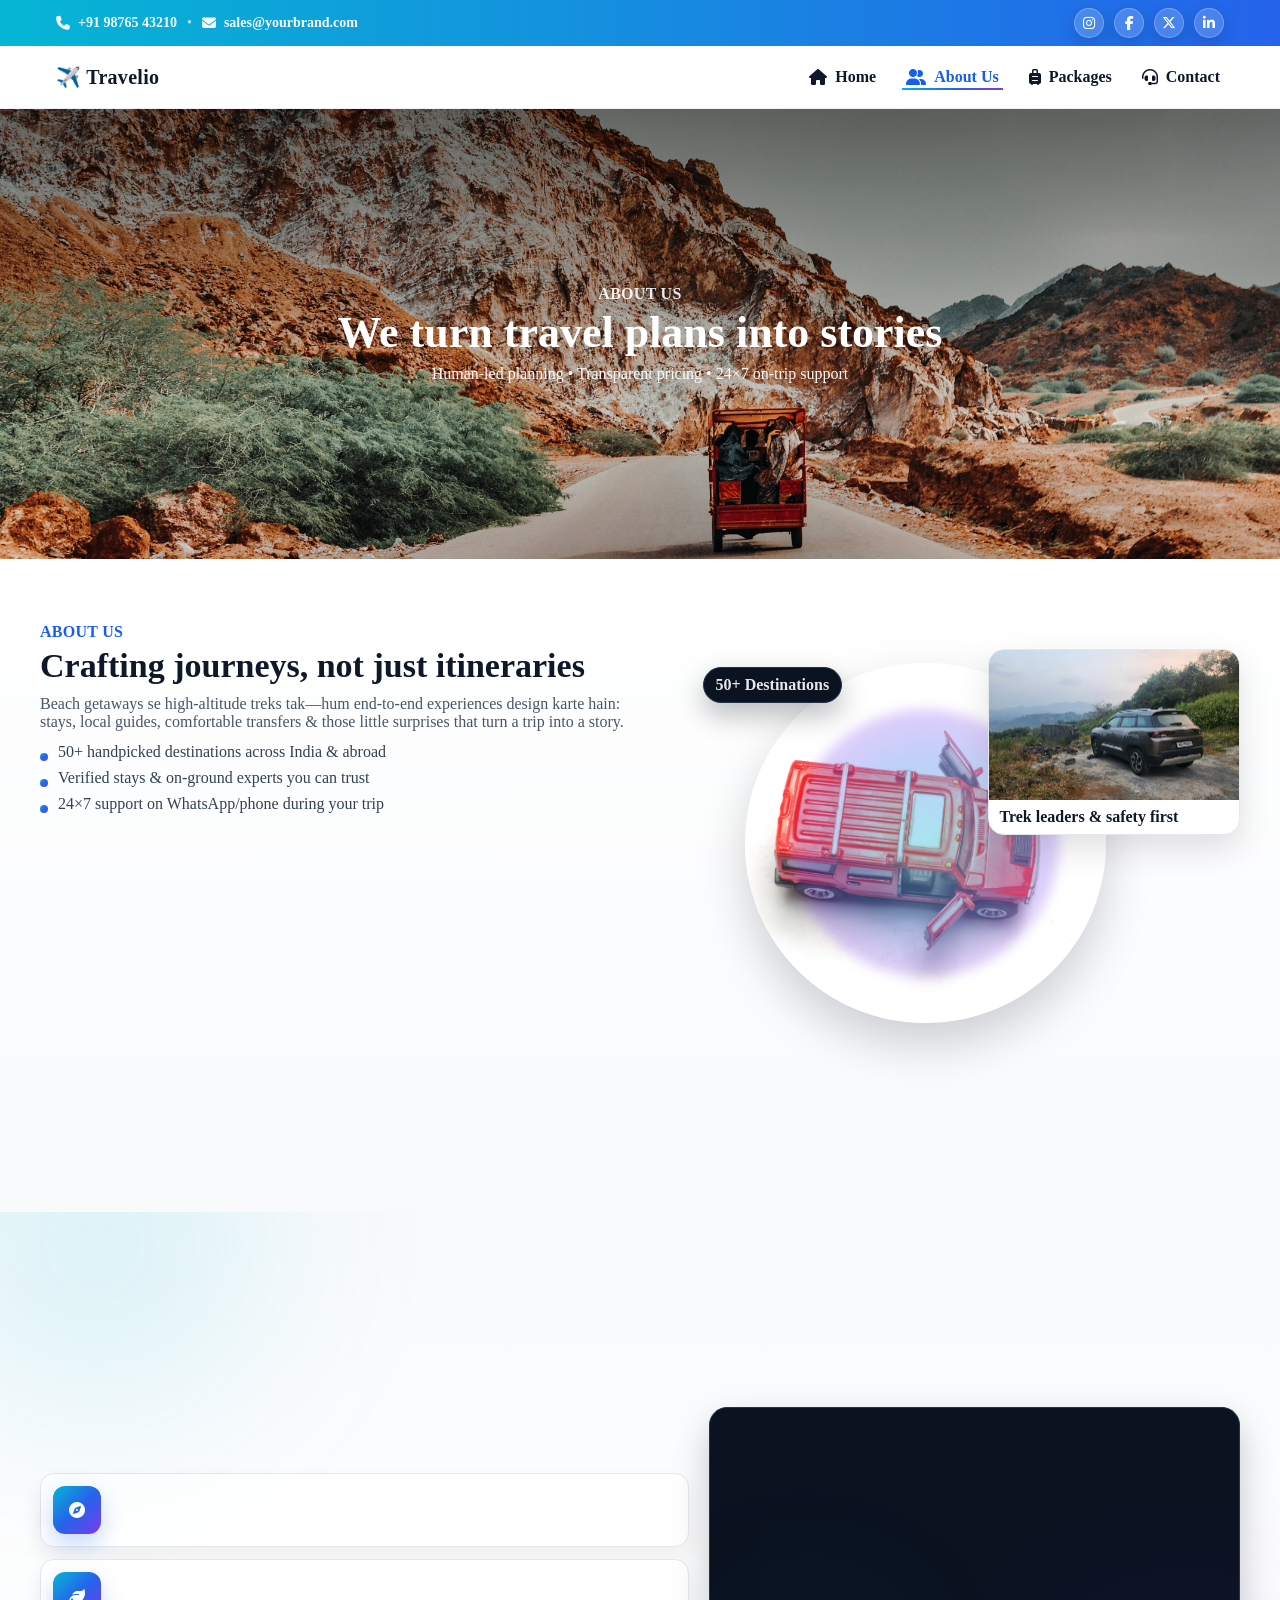
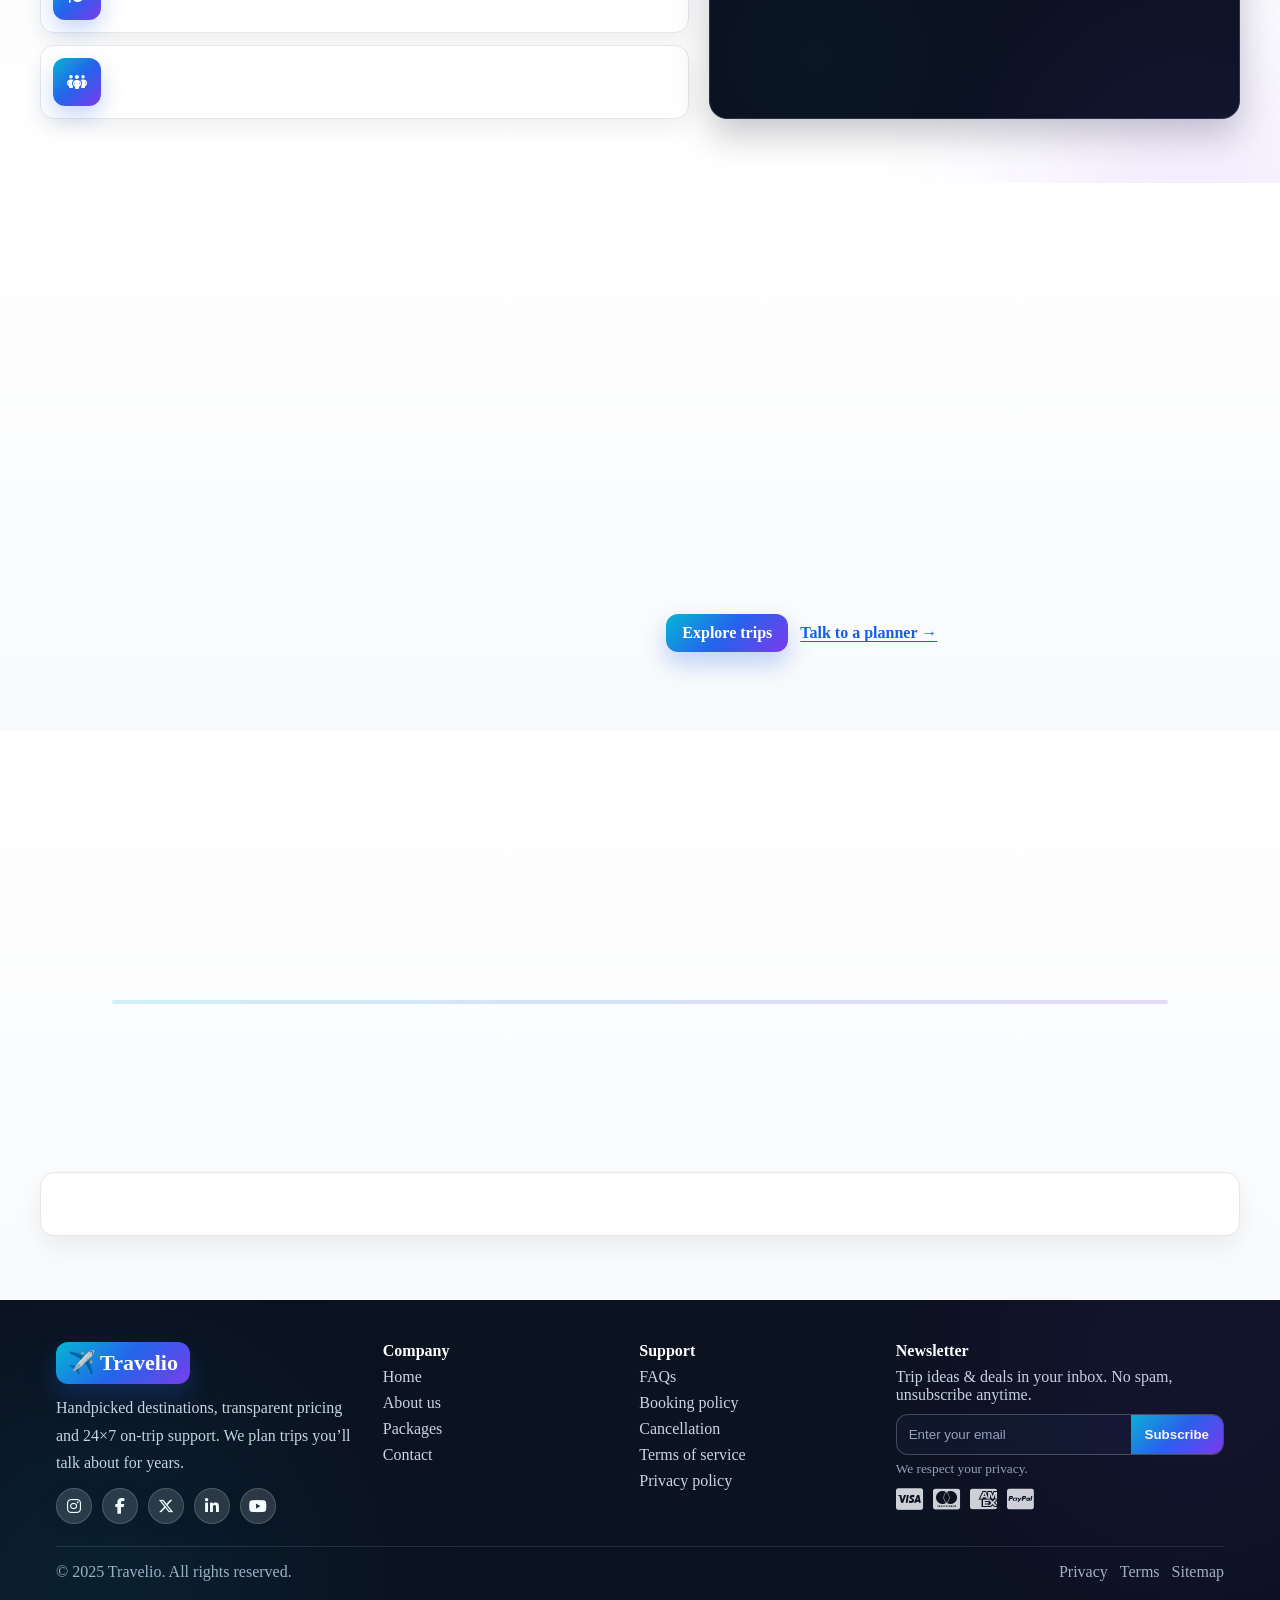
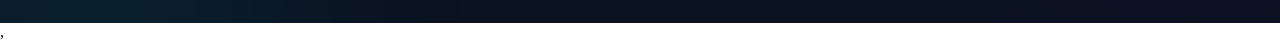
==== commit f9f062f4: "First commit" ====
--- a/about-us.html
+++ b/about-us.html
@@ -7,6 +7,7 @@
         <link rel="stylesheet" href="https://cdnjs.cloudflare.com/ajax/libs/font-awesome/6.5.0/css/all.min.css">
 
     <link rel="stylesheet" href="style.css">
+     <link rel="stylesheet" href="https://unpkg.com/aos@2.3.4/dist/aos.css">
 </head>
 <body>
          <!-- Announcement Bar -->
@@ -32,9 +33,9 @@
 </div>
 
 <!-- Header -->
-    <header class="travel-header1" aria-label="Site Header">
+    <header class="travel-header1" aria-label="Site Header" >
   <div class="travel-header1__inner">
-    <a href="/" class="travel-header1__logo" aria-label="Brand Home">
+    <a href="index.html" class="travel-header1__logo" aria-label="Brand Home">
       ✈️ Travelio
     </a>
 
@@ -78,7 +79,7 @@
 </header>
 
 <!-- banner section -->
- <section class="aboutus-banner" style="--bg:url('/image/kimia-kazemi-_PrTGGGaw5Q-unsplash.jpg')" aria-label="About banner" loading="lazy" decoding="async">
+ <section class="aboutus-banner" style="--bg:url('/image/kimia-kazemi-_PrTGGGaw5Q-unsplash.jpg')" aria-label="About banner" loading="lazy" decoding="async" data-aos="zoom-in" data-aos-duration="1000">
   <div class="aboutus-banner__overlay"></div>
   <div class="aboutus-banner__inner">
     <p class="aboutus-banner__eyebrow">About us</p>
@@ -93,20 +94,20 @@
     <div class="aus1v2__grid">
       <!-- LEFT: Content -->
       <div class="aus1v2__content">
-        <p class="aus1v2__eyebrow">About us</p>
-        <h2 id="aus1v2-title" class="aus1v2__title">Crafting journeys, not just itineraries</h2>
-        <p class="aus1v2__lead">
+        <p class="aus1v2__eyebrow" data-aos="zoom-in" data-aos-duration="1000">About us</p>
+        <h2 id="aus1v2-title" class="aus1v2__title" data-aos="zoom-in" data-aos-duration="1500">Crafting journeys, not just itineraries</h2>
+        <p class="aus1v2__lead" data-aos="zoom-in" data-aos-duration="2000">
           Beach getaways se high-altitude treks tak—hum end-to-end experiences design karte hain:
           stays, local guides, comfortable transfers & those little surprises that turn a trip into a story.
         </p>
 
         <ul class="aus1v2__list">
-          <li>50+ handpicked destinations across India & abroad</li>
-          <li>Verified stays & on-ground experts you can trust</li>
-          <li>24×7 support on WhatsApp/phone during your trip</li>
+          <li data-aos="zoom-in" data-aos-duration="2500">50+ handpicked destinations across India & abroad</li>
+          <li data-aos="zoom-in" data-aos-duration="3000">Verified stays & on-ground experts you can trust</li>
+          <li data-aos="zoom-in" data-aos-duration="3500">24×7 support on WhatsApp/phone during your trip</li>
         </ul>
 
-        <div class="aus1v2__ctas">
+        <div class="aus1v2__ctas" data-aos="zoom-in" data-aos-duration="4000">
           <a href="packages.html" class="aus1v2__btn">Explore trips</a>
           <a href="contact-us.html" class="aus1v2__link">Talk to a planner →</a>
         </div>
@@ -115,32 +116,32 @@
       <!-- RIGHT: Visual collage -->
       <div class="aus1v2__visual">
         <!-- Main circular image -->
-        <figure class="aus1v2__circle">
+        <figure class="aus1v2__circle" data-aos="zoom-in" data-aos-duration="1000">
           <img src="/image/uday-tadphale-PzjArUGEKDA-unsplash.jpg" alt="Long-tail boat in a turquoise lagoon" loading="lazy" decoding="async">
         </figure>
 
         <!-- Floating mini photo cards -->
-        <figure class="aus1v2__mini aus1v2__mini--top">
+        <figure class="aus1v2__mini aus1v2__mini--top" data-aos="zoom-in" data-aos-duration="1500">
           <img src="/image/zoshua-colah-OGY8Va7AhXg-unsplash.jpg" alt="Guided mountain hike" loading="lazy" decoding="async">
           <figcaption>Trek leaders & safety first</figcaption>
         </figure>
 
-        <figure class="aus1v2__mini aus1v2__mini--bottom">
+        <figure class="aus1v2__mini aus1v2__mini--bottom" data-aos="zoom-in" data-aos-duration="2000">
           <img src="/image/caleb-whiting-bau67pJBPcA-unsplash.jpg" alt="City nights and culture walks" loading="lazy" decoding="async">
           <figcaption>Culture walks & food tours</figcaption>
         </figure>
 
         <!-- Floating stats -->
-        <div class="aus1v2__badge aus1v2__badge--dest">50+ Destinations</div>
-        <div class="aus1v2__badge aus1v2__badge--rating">4.9★ Rating</div>
+        <div class="aus1v2__badge aus1v2__badge--dest" data-aos="zoom-in" data-aos-duration="2500">50+ Destinations</div>
+        <div class="aus1v2__badge aus1v2__badge--rating" data-aos="zoom-in" data-aos-duration="3000">4.9★ Rating</div>
       </div>
     </div>
 
     <!-- Bottom stats strip -->
     <div class="aus1v2__strip">
-      <div><strong>12k+</strong><span>Happy travellers</span></div>
-      <div><strong>80%</strong><span>Repeat & referrals</span></div>
-      <div><strong>2016</strong><span>Founded</span></div>
+      <div data-aos="zoom-in" data-aos-duration="1000"><strong>12k+</strong><span>Happy travellers</span></div>
+      <div data-aos="zoom-in" data-aos-duration="1500"><strong>80%</strong><span>Repeat & referrals</span></div>
+      <div data-aos="zoom-in" data-aos-duration="2000"><strong>2016</strong><span>Founded</span></div>
     </div>
   </div>
 </section>
@@ -148,7 +149,7 @@
 <!-- section 2 -->
 <section class="aboutus-section2" aria-labelledby="mission-title">
   <div class="aboutus-section2__container">
-    <header class="aboutus-section2__header">
+    <header class="aboutus-section2__header" data-aos="zoom-in" data-aos-duration="1000">
       <span class="aboutus-section2__eyebrow">Our Mission</span>
       <h2 id="mission-title" class="aboutus-section2__title">
         Make travel effortless, meaningful & responsible
@@ -162,7 +163,7 @@
     <div class="aboutus-section2__grid">
       <!-- LEFT: Mission copy + pillars -->
       <div class="aboutus-section2__content">
-        <p class="aboutus-section2__para">
+        <p class="aboutus-section2__para" data-aos="zoom-in" data-aos-duration="1500">
           From discovery to return flight, we obsess over details—verified stays, reliable transfers,
           and real local experts—taaki aap bina stress ke travel ka asli mazza lein.
         </p>
@@ -170,21 +171,21 @@
         <ul class="aboutus-section2__pillars">
           <li class="aboutus-section2__pillar">
             <div class="aboutus-section2__icon"><i class="fa-solid fa-compass"></i></div>
-            <div>
+            <div data-aos="zoom-in" data-aos-duration="2000">
               <h3>Seamless Planning</h3>
               <p>Personalized itineraries, clear inclusions, real-time updates—all in one place.</p>
             </div>
           </li>
           <li class="aboutus-section2__pillar">
             <div class="aboutus-section2__icon"><i class="fa-solid fa-leaf"></i></div>
-            <div>
+            <div data-aos="zoom-in" data-aos-duration="2500">
               <h3>Responsible Travel</h3>
               <p>Low-impact activities, ethical partners & community-first experiences.</p>
             </div>
           </li>
           <li class="aboutus-section2__pillar">
             <div class="aboutus-section2__icon"><i class="fa-solid fa-people-group"></i></div>
-            <div>
+            <div data-aos="zoom-in" data-aos-duration="3000">
               <h3>Local Empowerment</h3>
               <p>Verified guides & homestays—more value to locals, richer stories for you.</p>
             </div>
@@ -194,21 +195,21 @@
 
       <!-- RIGHT: Highlight card -->
       <aside class="aboutus-section2__highlight" aria-label="Mission impact">
-        <div class="aboutus-section2__tag">
+        <div class="aboutus-section2__tag" data-aos="zoom-in" data-aos-duration="1000">
           <i class="fa-solid fa-bullseye"></i> Mission in action
         </div>
 
-        <blockquote class="aboutus-section2__quote">
+        <blockquote class="aboutus-section2__quote" data-aos="zoom-in" data-aos-duration="1500">
           “Every itinerary we craft should feel effortless for the traveller and positive for the place.”
         </blockquote>
 
         <div class="aboutus-section2__stats">
-          <div><strong>50+</strong><span>Destinations</span></div>
-          <div><strong>12k+</strong><span>Trips planned</span></div>
-          <div><strong>4.9★</strong><span>Avg. rating</span></div>
-        </div>
-
-        <a href="packages.html" class="aboutus-section2__btn">Explore trips</a>
+          <div data-aos="zoom-in" data-aos-duration="2000"><strong>50+</strong><span>Destinations</span></div>
+          <div data-aos="zoom-in" data-aos-duration="2500"><strong>12k+</strong><span>Trips planned</span></div>
+          <div data-aos="zoom-in" data-aos-duration="3000"><strong>4.9★</strong><span>Avg. rating</span></div>
+        </div>
+
+        <a href="packages.html" class="aboutus-section2__btn" data-aos="zoom-in" data-aos-duration="3500">Explore trips</a>
       </aside>
     </div>
   </div>
@@ -220,7 +221,7 @@
     <div class="aboutus-section3__grid">
 
       <!-- LEFT: Image -->
-      <figure class="aboutus-section3__media">
+      <figure class="aboutus-section3__media" data-aos="zoom-in" data-aos-duration="1000">
         <img src="/image/ChatGPT Image Aug 25, 2025, 11_06_00 AM.png" loading="lazy" decoding="async" alt="Traveller overlooking coastal cliffs at sunrise">
         <figcaption class="aboutus-section3__tag">
           <i class="fa-solid fa-eye" aria-hidden="true"></i> Our Vision
@@ -229,22 +230,22 @@
 
       <!-- RIGHT: Content -->
       <div class="aboutus-section3__content">
-        <p class="aboutus-section3__eyebrow">Our Vision</p>
-        <h2 id="vision-title" class="aboutus-section3__title">
+        <p class="aboutus-section3__eyebrow" data-aos="zoom-in" data-aos-duration="1300">Our Vision</p>
+        <h2 id="vision-title" class="aboutus-section3__title" data-aos="zoom-in" data-aos-duration="1600">
           Travel ko effortless, meaningful aur responsible banana
         </h2>
-        <p class="aboutus-section3__lead">
+        <p class="aboutus-section3__lead" data-aos="zoom-in" data-aos-duration="1900">
           Hum aise journeys design karte hain jo sirf checklist nahi, kahaani ban jaayen— 
           clear planning, real local connect, aur community-first choices ke saath.
         </p>
 
         <ul class="aboutus-section3__points">
-          <li><i class="fa-solid fa-leaf" aria-hidden="true"></i> Low-impact experiences & ethical partners</li>
-          <li><i class="fa-solid fa-compass" aria-hidden="true"></i> Human planners + verified on-ground experts</li>
-          <li><i class="fa-solid fa-heart" aria-hidden="true"></i> Guest delight > everything else</li>
+          <li data-aos="zoom-in" data-aos-duration="2200"><i class="fa-solid fa-leaf" aria-hidden="true"></i> Low-impact experiences & ethical partners</li>
+          <li data-aos="zoom-in" data-aos-duration="2500"><i class="fa-solid fa-compass" aria-hidden="true"></i> Human planners + verified on-ground experts</li>
+          <li data-aos="zoom-in" data-aos-duration="2800"><i class="fa-solid fa-heart" aria-hidden="true"></i> Guest delight > everything else</li>
         </ul>
 
-        <div class="aboutus-section3__pledge">
+        <div class="aboutus-section3__pledge" data-aos="zoom-in" data-aos-duration="3100">
           <i class="fa-solid fa-globe-asia" aria-hidden="true"></i>
           <p><strong>Our pledge:</strong> Har itinerary traveller ke pace, budget aur values ke hisaab se—without surprises.</p>
         </div>
@@ -262,7 +263,7 @@
 <!-- section 4 -->
  <section class="aboutus-section4" aria-labelledby="aus4-title">
   <div class="aboutus-section4__container">
-    <header class="aboutus-section4__header">
+    <header class="aboutus-section4__header" data-aos="zoom-in" data-aos-duration="1000">
       <p class="aboutus-section4__eyebrow">How we work</p>
       <h2 id="aus4-title" class="aboutus-section4__title">How we plan your trip</h2>
       <p class="aboutus-section4__lead">Simple 4-step process—fast, transparent, and traveller-first.</p>
@@ -271,7 +272,7 @@
     <!-- Steps -->
     <div class="aboutus-section4__steps">
       <!-- Step 1 -->
-      <article class="aboutus-section4__step">
+      <article class="aboutus-section4__step" data-aos="zoom-in" data-aos-duration="1500">
         <div class="aboutus-section4__media" style="--img:url('/image/abhinand-venugopal-HE2cBTfVjCY-unsplash.jpg')" loading="lazy" decoding="async">
           <span class="aboutus-section4__num">1</span>
         </div>
@@ -280,7 +281,7 @@
       </article>
 
       <!-- Step 2 -->
-      <article class="aboutus-section4__step">
+      <article class="aboutus-section4__step" data-aos="zoom-in" data-aos-duration="2000">
         <div class="aboutus-section4__media" style="--img:url('/image/sven-d-a4S6KUuLeoM-unsplash.jpg')" loading="lazy" decoding="async">
           <span class="aboutus-section4__num">2</span>
         </div>
@@ -289,7 +290,7 @@
       </article>
 
       <!-- Step 3 -->
-      <article class="aboutus-section4__step">
+      <article class="aboutus-section4__step" data-aos="zoom-in" data-aos-duration="2500">
         <div class="aboutus-section4__media" style="--img:url('/image/sahil-patel-d94iO4HXx6E-unsplash.jpg')" loading="lazy" decoding="async">
           <span class="aboutus-section4__num">3</span>
         </div>
@@ -298,7 +299,7 @@
       </article>
 
       <!-- Step 4 -->
-      <article class="aboutus-section4__step">
+      <article class="aboutus-section4__step" data-aos="zoom-in" data-aos-duration="3000">
         <div class="aboutus-section4__media" style="--img:url('/image/vishnu-kalanad-b7Oit2Io6Vc-unsplash.jpg')" loading="lazy" decoding="async">
           <span class="aboutus-section4__num">4</span>
         </div>
@@ -310,11 +311,11 @@
     <!-- Trust + CTA strip -->
     <div class="aboutus-section4__trust">
       <div class="aboutus-section4__badges">
-        <span><i class="fa-solid fa-shield-heart" aria-hidden="true"></i> Trusted planners</span>
-        <span><i class="fa-solid fa-star" aria-hidden="true"></i> 4.9★ Avg. rating</span>
-        <span><i class="fa-solid fa-globe" aria-hidden="true"></i> 50+ destinations</span>
-      </div>
-      <a href="/contact" class="aboutus-section4__btn">Plan my trip</a>
+        <span data-aos="zoom-in" data-aos-duration="3200"><i class="fa-solid fa-shield-heart" aria-hidden="true"></i> Trusted planners</span>
+        <span data-aos="zoom-in" data-aos-duration="3400"><i class="fa-solid fa-star" aria-hidden="true"></i> 4.9★ Avg. rating</span>
+        <span data-aos="zoom-in" data-aos-duration="3600"><i class="fa-solid fa-globe" aria-hidden="true"></i> 50+ destinations</span>
+      </div>
+      <a href="contact-us.html" class="aboutus-section4__btn" data-aos="zoom-in" data-aos-duration="3800">Plan my trip</a>
     </div>
   </div>
 </section>
@@ -413,5 +414,15 @@
  <link rel="stylesheet" href="https://cdn.jsdelivr.net/npm/@fortawesome/fontawesome-free@6.5.0/css/all.min.css">
 
 ,<script src="script.js"></script>
+<script src="https://unpkg.com/aos@2.3.4/dist/aos.js"></script>
+<script>
+  AOS.init({
+    duration: 700,          // animation time (ms)
+    easing: 'ease-out-quart',
+    offset: 80,             
+    // once: true,             
+    mirror: false           
+  });
+</script>
 </body>
 </html>
--- a/style.css
+++ b/style.css
@@ -55,6 +55,7 @@
   border: 1px solid rgba(255,255,255,.25);
   box-shadow: 0 6px 16px rgba(2,6,23,.15);
   transition: transform .2s ease, background .2s ease, color .2s ease;
+  text-decoration: none;
 }
 .travel-annbar1__social:hover{
   transform: translateY(-2px);
@@ -79,6 +80,10 @@
 .travel-header1 * { box-sizing: border-box; }
 .travel-header1 a { text-decoration: none; }
 
+html, body{
+  overflow-x: clip; /* या hidden; clip बेहतर है */
+  /* font-family: 'Times New Roman', Times, serif; */
+}
 /* ===== Header wrapper */
 .travel-header1{
   position: sticky; top: 0; z-index: 1000;
@@ -467,6 +472,7 @@
 .home-section3__cmp-grid{
   display:grid; gap:14px;
   grid-template-columns: repeat(4, minmax(0,1fr));
+  padding: 2%;
 }
 @media (max-width: 1100px){ .home-section3__cmp-grid{ grid-template-columns: repeat(3,1fr); } }
 @media (max-width: 820px){ .home-section3__cmp-grid{ grid-template-columns: repeat(2,1fr); } }
@@ -644,7 +650,7 @@
 
 /* Grid */
 .home-section5__grid{
-  display:grid; gap:20px; margin-top: 12px;
+  display:grid; gap:35px; margin-top: 12px;
   grid-template-columns: repeat(3,minmax(0,1fr));
 }
 @media (max-width: 1024px){ .home-section5__grid{ grid-template-columns: repeat(2,1fr); } }
@@ -1276,6 +1282,7 @@
   background:linear-gradient(135deg,#06b6d4,#2563eb,#7c3aed);
   border-radius:50%; box-shadow:0 10px 22px rgba(37,99,235,.28);
   transition:transform .2s ease, box-shadow .2s ease, opacity .2s ease;
+  text-decoration: none;
 }
 .contactus-section1__social a:hover{ transform:translateY(-2px); box-shadow:0 14px 28px rgba(37,99,235,.38); }
 
@@ -1777,6 +1784,7 @@
   background:rgba(255,255,255,.14); border:1px solid rgba(255,255,255,.18);
   border-radius:50%; transition:transform .2s ease, background .2s ease;
   box-shadow:0 8px 18px rgba(2,6,23,.25);
+  text-decoration: none;
 }
 .footer-section__social a:hover{ transform:translateY(-2px); background:rgba(255,255,255,.25); }
 
